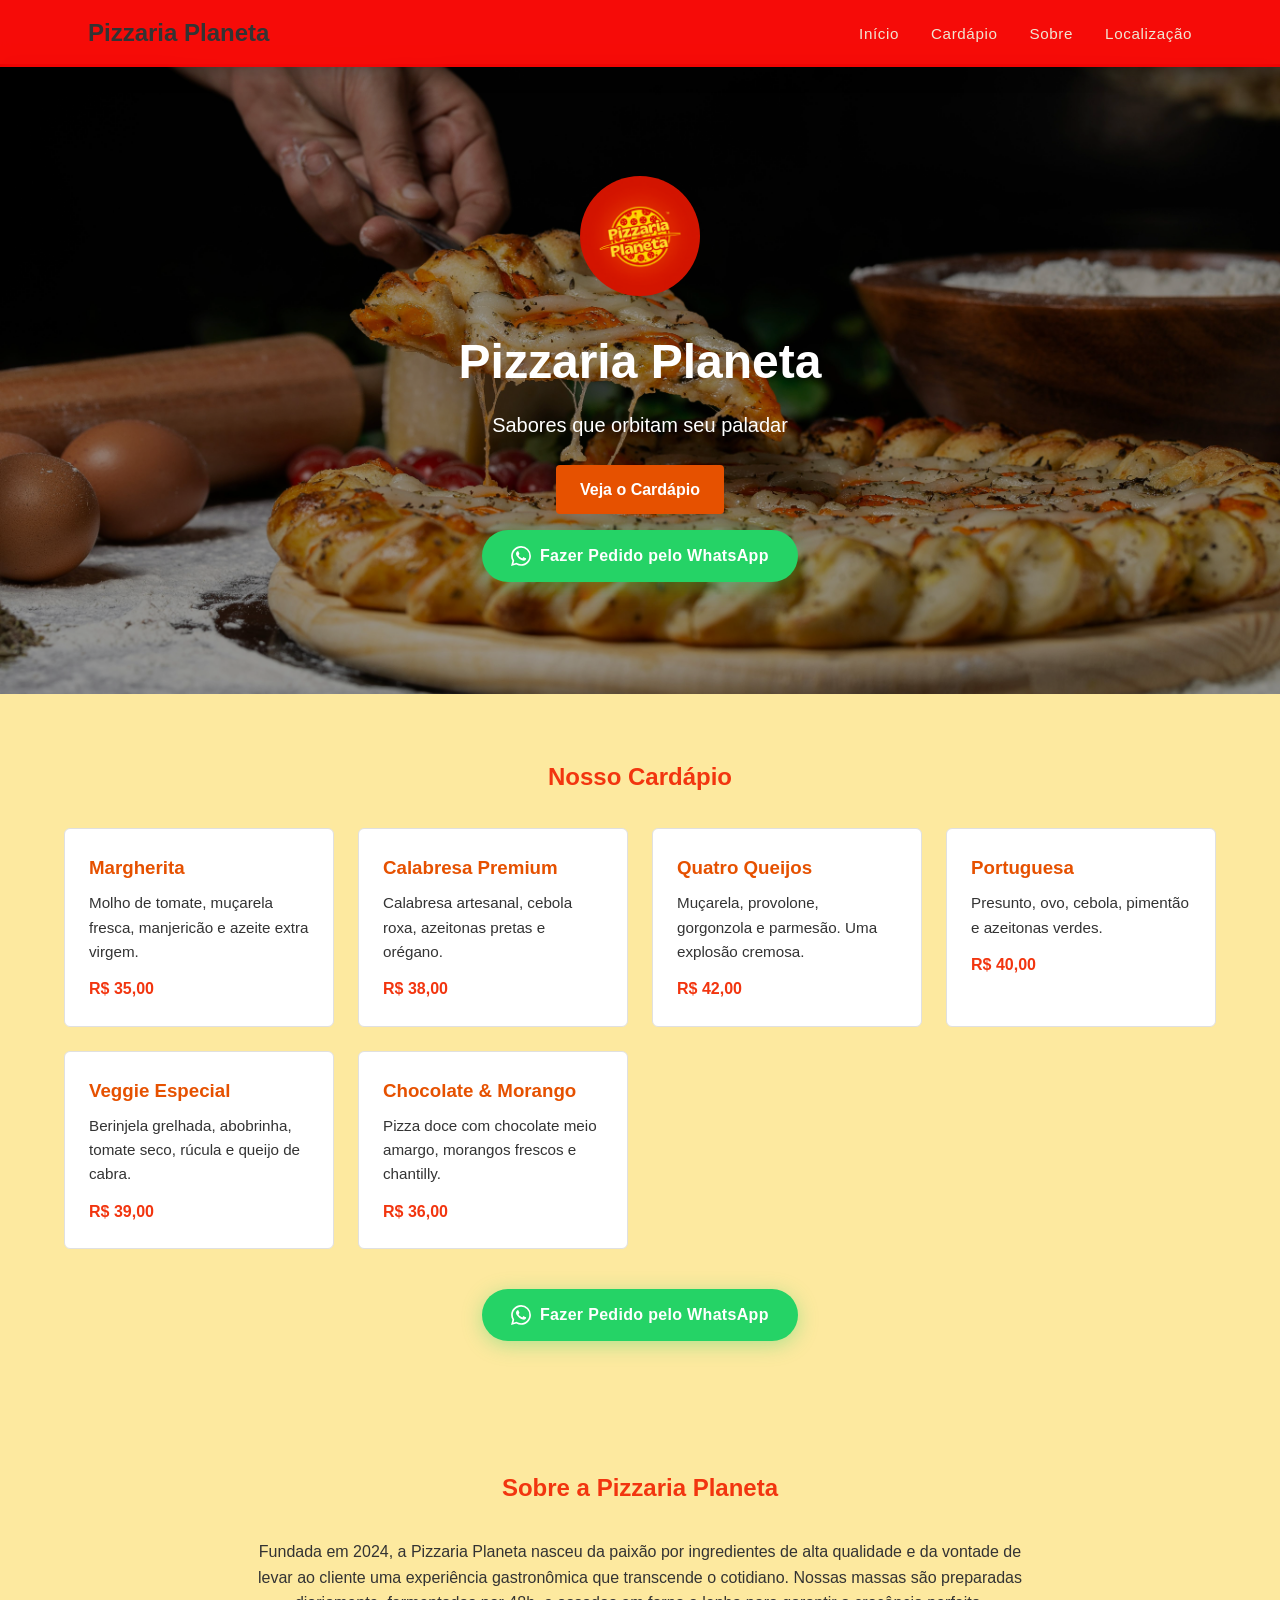
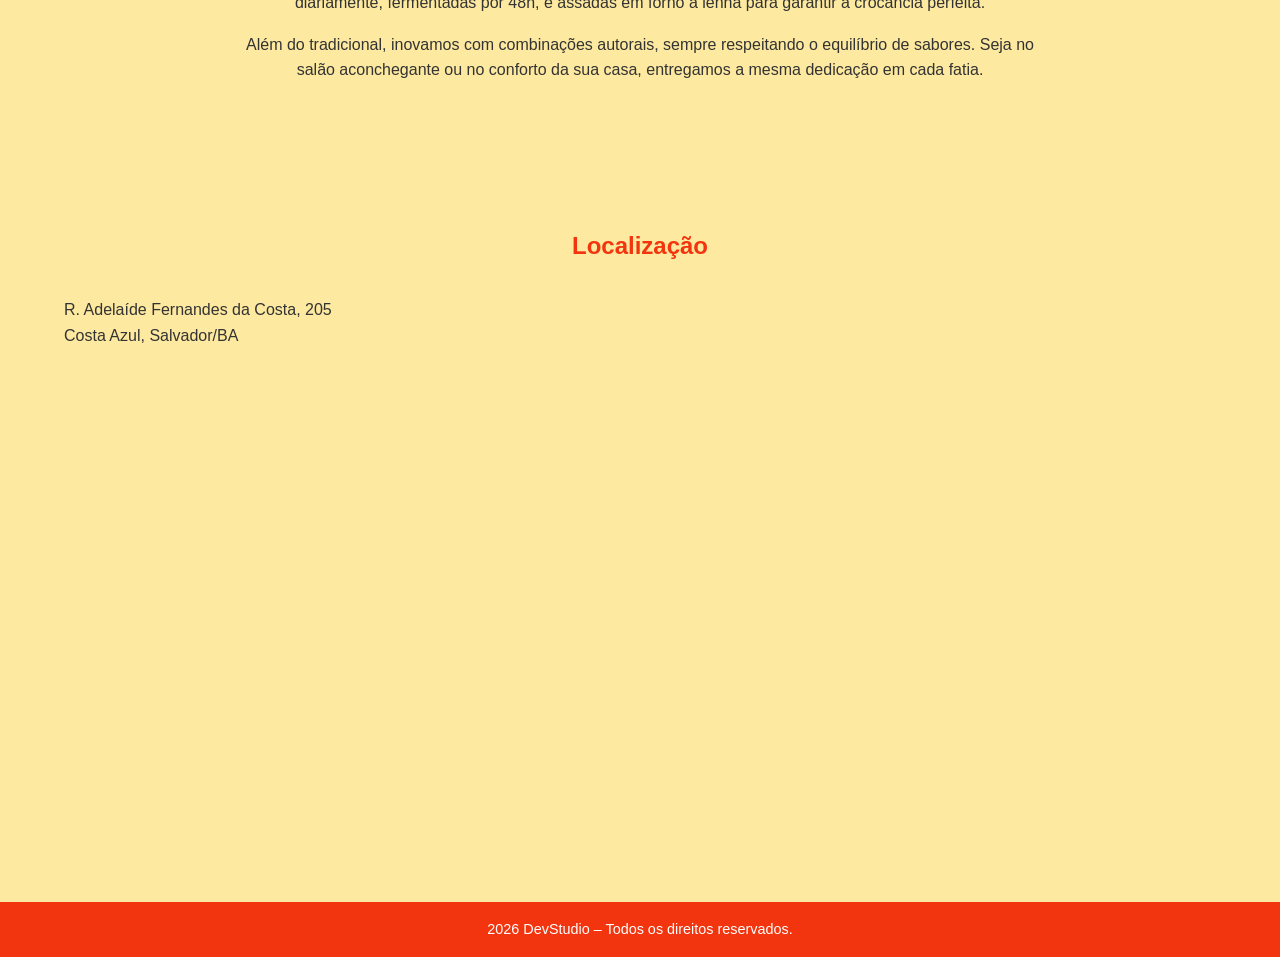
==== index.html @ d5d7d1d7 "atualização" ====
<!DOCTYPE html>
<html lang="pt-BR">
<head>
    <meta charset="UTF-8">
    <meta name="viewport" content="width=device-width, initial-scale=1.0">
    <title>Pizzaria Planeta – A melhor pizza da galáxia</title>

    <!-- SEO Básico -->
    <meta name="description"
          content="Pizzaria Planeta oferece pizzas artesanais, massas finas e ingredientes frescos. Delivery rápido e ambiente familiar.">
    <meta name="author" content="Pizzaria Planeta">

    <!-- Favicon -->
    <link rel="icon" href="/images/pizz-logo.png" type="image/png">

    <!-- CSS -->
    <link rel="stylesheet" href="/styles/global.css">
    <link rel="stylesheet" href="/styles/hero.css">
    <link rel="stylesheet" href="/styles/menu.css">
    <link rel="stylesheet" href="/styles/about.css">
    <link rel="stylesheet" href="/styles/local.css">
    <link rel="stylesheet" href="/styles/footer.css">
    <link rel="stylesheet" href="/styles/responsive.css">

    <style>
        /* ── STICKY HEADER ── */
        .site-header {
            position: fixed;
            top: 0;
            left: 0;
            width: 100%;
            z-index: 1000;
            background: rgba(246, 0, 0, 0.953);
            backdrop-filter: blur(10px);
            -webkit-backdrop-filter: blur(10px);
            box-shadow: 0 2px 20px rgba(0, 0, 0, 0.4);
            transition: background 0.3s ease, box-shadow 0.3s ease;
        }

        .site-header.scrolled {
            background: rgba(247, 92, 36, 0.97);
            box-shadow: 0 2px 30px rgba(0, 0, 0, 0.6);
        }

        .header-inner {
            display: flex;
            align-items: center;
            justify-content: space-between;
            padding: 0.9rem 1.5rem;
            max-width: 1200px;
            margin: 0 auto;
        }

        /* push page content below fixed header */
        body {
            padding-top: 64px;
        }

        /* ── NAV LINKS ── */
        .nav ul {
            display: flex;
            gap: 2rem;
            list-style: none;
            margin: 0;
            padding: 0;
        }

        .nav ul li a {
            color: #f0e6d3;
            text-decoration: none;
            font-size: 0.95rem;
            letter-spacing: 0.04em;
            transition: color 0.2s;
        }

        .nav ul li a:hover {
            color: #fffb20;
        }

        /* ── HAMBURGER BUTTON ── */
        .hamburger {
            display: none;
            flex-direction: column;
            justify-content: center;
            align-items: center;
            gap: 5px;
            width: 40px;
            height: 40px;
            background: none;
            border: none;
            cursor: pointer;
            padding: 6px;
            border-radius: 6px;
            transition: background 0.2s;
            z-index: 1100;
        }

        .hamburger:hover {
            background: rgba(255, 122, 32, 0.15);
        }

        .hamburger span {
            display: block;
            width: 24px;
            height: 2px;
            background: #f0e6d3;
            border-radius: 2px;
            transition: transform 0.35s cubic-bezier(.4,0,.2,1),
                        opacity 0.25s ease,
                        width 0.3s ease;
            transform-origin: center;
        }

        /* open state → X */
        .hamburger.open span:nth-child(1) {
            transform: translateY(7px) rotate(45deg);
        }
        .hamburger.open span:nth-child(2) {
            opacity: 0;
            width: 0;
        }
        .hamburger.open span:nth-child(3) {
            transform: translateY(-7px) rotate(-45deg);
        }

  /* ───────── MOBILE MENU ───────── */
@media (max-width: 768px) {

    .hamburger {
        display: flex;
    }

    .header-inner {
        position: relative;
        z-index: 1200;
    }

    .logo {
        position: relative;
        z-index: 1201;
        color: #f0e6d3;
    }

    .hamburger {
        position: relative;
        z-index: 1201;
    }

    .nav {
        position: fixed;

        top: -100%;
        left: 0;

        width: 100%;

        background: rgba(246, 0, 0, 0.98);

        display: flex;
        justify-content: center;
        align-items: center;

        padding: 6rem 0 2rem;

        transition: top 0.35s ease;

        z-index: 1100;

        box-shadow: 0 10px 30px rgba(0,0,0,0.25);

        pointer-events: none;
    }

    .nav.open {
        top: 0;

        pointer-events: all;
    }

    .nav ul {
        display: flex;
        flex-direction: column;

        width: 100%;

        gap: 1rem;

        margin: 0;
        padding: 0 1.5rem;

        list-style: none;
    }

    .nav ul li {
        width: 100%;
    }

    .nav ul li a {
        display: block;

        width: 100%;

        padding: 1rem;

        border-radius: 12px;

        text-align: center;

        background: rgba(255,255,255,0.08);

        color: #f0e6d3;

        font-size: 1.1rem;
        font-weight: 600;

        text-decoration: none;

        transition: background 0.2s ease,
                    transform 0.2s ease;
    }

    .nav ul li a:hover {
        background: rgba(255,255,255,0.16);

        transform: translateY(-2px);
    }
}

        /* ── WHATSAPP BUTTON ── */
        .btn-whatsapp {
            display: inline-flex;
            align-items: center;
            gap: 0.55rem;
            background: #25d366;
            color: #fff;
            font-size: 1rem;
            font-weight: 700;
            letter-spacing: 0.02em;
            padding: 0.8rem 1.8rem;
            border-radius: 50px;
            text-decoration: none;
            transition: background 0.2s, transform 0.15s, box-shadow 0.2s;
            box-shadow: 0 4px 20px rgba(37, 211, 102, 0.35);
        }

        .btn-whatsapp:hover {
            background: #1fba58;
            transform: translateY(-2px);
            box-shadow: 0 6px 28px rgba(37, 211, 102, 0.5);
        }

        .btn-whatsapp:active {
            transform: translateY(0);
        }

        .btn-whatsapp svg {
            flex-shrink: 0;
        }

        /* Hero button group */
        .hero-buttons {
            display: flex;
            flex-direction: column;
            align-items: center;
            gap: 1rem;
            margin-top: 1.5rem;
        }

        /* Menu CTA wrapper */
        .menu-cta {
            display: flex;
            justify-content: center;
            margin-top: 2.5rem;
        }
    </style>
</head>

<body>
    <!-- HEADER -->
    <header class="site-header" id="site-header">
        <div class="container header-inner">
            <h2 class="logo">Pizzaria Planeta</h2>

            <!-- Hamburger (mobile only) -->
            <button class="hamburger" id="hamburger" aria-label="Abrir menu" aria-expanded="false">
                <span></span>
                <span></span>
                <span></span>
            </button>

            <nav class="nav" id="main-nav">
                <ul>
                    <li><a href="#home"    class="nav-link">Início</a></li>
                    <li><a href="#menu"    class="nav-link">Cardápio</a></li>
                    <li><a href="#about"   class="nav-link">Sobre</a></li>
                    <li><a href="#local" class="nav-link">Localização</a></li>
                </ul>
            </nav>
        </div>
    </header>

    <!-- HERO -->
    <section id="home" class="hero">
        <div class="hero-overlay"></div>
        <div class="container hero-content">

            <img src="/images/pizz-logo.png" alt="Logo Pizzaria Planeta" class="hero-logo">

            <h1>Pizzaria Planeta</h1>
            <p>Sabores que orbitam seu paladar</p>

            <div class="hero-buttons">
                <a href="#menu" class="btn-primary">Veja o Cardápio</a>

                <a href="https://wa.me/5571999999999?text=Olá!%20Gostaria%20de%20fazer%20um%20pedido%20na%20Pizzaria%20Planeta%20🍕"
                   target="_blank" rel="noopener noreferrer" class="btn-whatsapp">
                    <!-- WhatsApp icon -->
                    <svg xmlns="http://www.w3.org/2000/svg" width="20" height="20" viewBox="0 0 24 24" fill="currentColor">
                        <path d="M17.472 14.382c-.297-.149-1.758-.867-2.03-.967-.273-.099-.471-.148-.67.15-.197.297-.767.966-.94 1.164-.173.199-.347.223-.644.075-.297-.15-1.255-.463-2.39-1.475-.883-.788-1.48-1.761-1.653-2.059-.173-.297-.018-.458.13-.606.134-.133.298-.347.446-.52.149-.174.198-.298.298-.497.099-.198.05-.371-.025-.52-.075-.149-.669-1.612-.916-2.207-.242-.579-.487-.5-.669-.51-.173-.008-.371-.01-.57-.01-.198 0-.52.074-.792.372-.272.297-1.04 1.016-1.04 2.479 0 1.462 1.065 2.875 1.213 3.074.149.198 2.096 3.2 5.077 4.487.709.306 1.262.489 1.694.625.712.227 1.36.195 1.871.118.571-.085 1.758-.719 2.006-1.413.248-.694.248-1.289.173-1.413-.074-.124-.272-.198-.57-.347m-5.421 7.403h-.004a9.87 9.87 0 01-5.031-1.378l-.361-.214-3.741.982.998-3.648-.235-.374a9.86 9.86 0 01-1.51-5.26c.001-5.45 4.436-9.884 9.888-9.884 2.64 0 5.122 1.03 6.988 2.898a9.825 9.825 0 012.893 6.994c-.003 5.45-4.437 9.884-9.885 9.884m8.413-18.297A11.815 11.815 0 0012.05 0C5.495 0 .16 5.335.157 11.892c0 2.096.547 4.142 1.588 5.945L.057 24l6.305-1.654a11.882 11.882 0 005.683 1.448h.005c6.554 0 11.89-5.335 11.893-11.893a11.821 11.821 0 00-3.48-8.413z"/>
                    </svg>
                    Fazer Pedido pelo WhatsApp
                </a>
            </div>

        </div>
    </section>

    <!-- CARDÁPIO -->
    <section id="menu" class="menu-section">
        <div class="container">
            <h2>Nosso Cardápio</h2>
            <div class="menu-grid">
                <article class="menu-item">
                    <h3>Margherita</h3>
                    <p>Molho de tomate, muçarela fresca, manjericão e azeite extra virgem.</p>
                    <span class="price">R$ 35,00</span>
                </article>

                <article class="menu-item">
                    <h3>Calabresa Premium</h3>
                    <p>Calabresa artesanal, cebola roxa, azeitonas pretas e orégano.</p>
                    <span class="price">R$ 38,00</span>
                </article>

                <article class="menu-item">
                    <h3>Quatro Queijos</h3>
                    <p>Muçarela, provolone, gorgonzola e parmesão. Uma explosão cremosa.</p>
                    <span class="price">R$ 42,00</span>
                </article>

                <article class="menu-item">
                    <h3>Portuguesa</h3>
                    <p>Presunto, ovo, cebola, pimentão e azeitonas verdes.</p>
                    <span class="price">R$ 40,00</span>
                </article>

                <article class="menu-item">
                    <h3>Veggie Especial</h3>
                    <p>Berinjela grelhada, abobrinha, tomate seco, rúcula e queijo de cabra.</p>
                    <span class="price">R$ 39,00</span>
                </article>

                <article class="menu-item">
                    <h3>Chocolate & Morango</h3>
                    <p>Pizza doce com chocolate meio amargo, morangos frescos e chantilly.</p>
                    <span class="price">R$ 36,00</span>
                </article>
            </div>

            <!-- WhatsApp CTA após o último card -->
            <div class="menu-cta">
                <a href="https://wa.me/5571999999999?text=Olá!%20Gostaria%20de%20fazer%20um%20pedido%20na%20Pizzaria%20Planeta%20🍕"
                   target="_blank" rel="noopener noreferrer" class="btn-whatsapp">
                    <svg xmlns="http://www.w3.org/2000/svg" width="20" height="20" viewBox="0 0 24 24" fill="currentColor">
                        <path d="M17.472 14.382c-.297-.149-1.758-.867-2.03-.967-.273-.099-.471-.148-.67.15-.197.297-.767.966-.94 1.164-.173.199-.347.223-.644.075-.297-.15-1.255-.463-2.39-1.475-.883-.788-1.48-1.761-1.653-2.059-.173-.297-.018-.458.13-.606.134-.133.298-.347.446-.52.149-.174.198-.298.298-.497.099-.198.05-.371-.025-.52-.075-.149-.669-1.612-.916-2.207-.242-.579-.487-.5-.669-.51-.173-.008-.371-.01-.57-.01-.198 0-.52.074-.792.372-.272.297-1.04 1.016-1.04 2.479 0 1.462 1.065 2.875 1.213 3.074.149.198 2.096 3.2 5.077 4.487.709.306 1.262.489 1.694.625.712.227 1.36.195 1.871.118.571-.085 1.758-.719 2.006-1.413.248-.694.248-1.289.173-1.413-.074-.124-.272-.198-.57-.347m-5.421 7.403h-.004a9.87 9.87 0 01-5.031-1.378l-.361-.214-3.741.982.998-3.648-.235-.374a9.86 9.86 0 01-1.51-5.26c.001-5.45 4.436-9.884 9.888-9.884 2.64 0 5.122 1.03 6.988 2.898a9.825 9.825 0 012.893 6.994c-.003 5.45-4.437 9.884-9.885 9.884m8.413-18.297A11.815 11.815 0 0012.05 0C5.495 0 .16 5.335.157 11.892c0 2.096.547 4.142 1.588 5.945L.057 24l6.305-1.654a11.882 11.882 0 005.683 1.448h.005c6.554 0 11.89-5.335 11.893-11.893a11.821 11.821 0 00-3.48-8.413z"/>
                    </svg>
                    Fazer Pedido pelo WhatsApp
                </a>
            </div>
        </div>
    </section>

    <!-- SOBRE NÓS -->
    <section id="about" class="about-section">
        <div class="container">
            <h2>Sobre a Pizzaria Planeta</h2>
            <p>
                Fundada em 2024, a Pizzaria Planeta nasceu da paixão por
                ingredientes de alta qualidade e da vontade de levar ao
                cliente uma experiência gastronômica que transcende o
                cotidiano. Nossas massas são preparadas diariamente,
                fermentadas por 48h, e assadas em forno a lenha para
                garantir a crocância perfeita.
            </p>
            <p>
                Além do tradicional, inovamos com combinações autorais,
                sempre respeitando o equilíbrio de sabores. Seja no
                salão aconchegante ou no conforto da sua casa, entregamos
                a mesma dedicação em cada fatia.
            </p>
        </div>
    </section>

    <!-- CONTATO -->
    <section id="local" class="local-section">
        <div class="container">
            <h2>Localização</h2>
            
            <p>R. Adelaíde Fernandes da Costa, 205</p>
            <p>Costa Azul, Salvador/BA</p>

            <div class="map-placeholder">
                <iframe src="https://www.google.com/maps/embed?pb=!1m18!1m12!1m3!1d944.6015304302573!2d-38.44817379486019!3d-12.997914371855849!2m3!1f0!2f0!3f0!3m2!1i1024!2i768!4f13.1!3m3!1m2!1s0x7161b7407d360a7%3A0xa68a41a8f284ceee!2sR.%20Adela%C3%ADde%20Fernandes%20da%20Costa%2C%20205%20-%20Costa%20Azul%2C%20Salvador%20-%20BA%2C%2041760-040!5e1!3m2!1spt-BR!2sbr!4v1779167912369!5m2!1spt-BR!2sbr" width="100%" height="450" style="border:0;" allowfullscreen="" loading="lazy" referrerpolicy="no-referrer-when-downgrade"></iframe>
            </div>
        </div>
    </section>

    <!-- FOOTER -->
    <footer class="site-footer">
        <div class="container footer-inner">
            <p>2026 DevStudio – Todos os direitos reservados.</p>
        </div>
    </footer>

    <!-- JS -->
    <script src="/script.js"></script>

    <script>
        // ── Sticky header shadow on scroll ──
        const header = document.getElementById('site-header');
        window.addEventListener('scroll', () => {
            header.classList.toggle('scrolled', window.scrollY > 20);
        }, { passive: true });

        // ── Hamburger menu toggle ──
        const hamburger = document.getElementById('hamburger');
        const mainNav   = document.getElementById('main-nav');

        hamburger.addEventListener('click', () => {
            const isOpen = hamburger.classList.toggle('open');
            mainNav.classList.toggle('open', isOpen);
            hamburger.setAttribute('aria-expanded', isOpen);
            // prevent body scroll while nav is open
            document.body.style.overflow = isOpen ? 'hidden' : '';
        });

        // Close nav when a link is clicked (mobile)
        document.querySelectorAll('.nav-link').forEach(link => {
            link.addEventListener('click', () => {
                hamburger.classList.remove('open');
                mainNav.classList.remove('open');
                hamburger.setAttribute('aria-expanded', 'false');
                document.body.style.overflow = '';
            });
        });
    </script>
</body>
</html>
---- styles/global.css ----
/* ==== Variáveis de cores ==== */
:root {
    --cor-primaria: #f2350f;      /* Vermelho escuro (pizza tradicional) */
    --cor-secundaria: #e65100;    /* Laranja queimado (energia) */
    --cor-acento: #ffb300;        /* Amarelo dourado (ingredientes frescos) */
    --cor-fundo: #fde99f;         /* Fundo neutro */
    --cor-texto: #333333;         /* Texto principal */
    --cor-branco: #ffffff;
}

/* ==== Reset básico ==== */
*,
*::before,
*::after {
    box-sizing: border-box;
    margin: 0;
    padding: 0;
}

/* ==== Tipografia ==== */
body {
    font-family: 'Open Sans', Arial, Helvetica, sans-serif;
    line-height: 1.6;
    color: var(--cor-texto);
    background-color: var(--cor-fundo);
}

/* ==== Layout geral ==== */
.container {
    width: 90%;
    max-width: 1200px;
    margin: 0 auto;
}

/* ==== Seções (geral) ==== */
section {
    padding: 4rem 0;
}
section h2 {
    text-align: center;
    margin-bottom: 2rem;
    color: var(--cor-primaria);
}
---- styles/hero.css ----
/* ==== Hero ==== */
.hero {
    position: relative;
    background: url('/images/pizz2.jpg') center/cover no-repeat;
    height: 70vh;
    display: flex;
    align-items: center;
    justify-content: center;
    color: var(--cor-branco);
    text-align: center;
}
.hero::before {
    content: "";
    position: absolute;
    inset: 0;
    background: rgba(0,0,0,0.4);
}
.hero-content {
    position: relative;
    z-index: 1;
}
.hero h1 {
    font-size: 3rem;
    margin-bottom: .5rem;
}
.hero p {
    font-size: 1.25rem;
    margin-bottom: 1rem;
}
.btn-primary {
    background-color: var(--cor-secundaria);
    color: var(--cor-branco);
    padding: .75rem 1.5rem;
    border: none;
    border-radius: 4px;
    text-decoration: none;
    font-weight: 600;
}
.btn-primary:hover {
    background-color: var(--cor-acento);
}
.hero-logo {
    width: 120px;
    margin-bottom: 20px;
    border-radius: 80px;
}
---- styles/menu.css ----
/* ==== Cardápio ==== */
.menu-grid {
    display: grid;
    grid-template-columns: repeat(auto-fit, minmax(260px, 1fr));
    gap: 1.5rem;
}
.menu-item {
    background-color: var(--cor-branco);
    border: 1px solid #e0e0e0;
    padding: 1.5rem;
    border-radius: 6px;
    transition: transform .2s, box-shadow .2s;
}
.menu-item:hover {
    transform: translateY(-4px);
    box-shadow: 0 4px 12px rgba(0,0,0,.1);
}
.menu-item h3 {
    margin-bottom: .5rem;
    color: var(--cor-secundaria);
}
.menu-item p {
    margin-bottom: .75rem;
    font-size: .95rem;
}
.price {
    font-weight: 700;
    color: var(--cor-primaria);
}
---- styles/about.css ----
/* ==== About ==== */
.about-section p {
    max-width: 800px;
    margin: 0 auto 1rem;
    text-align: center;

}
---- styles/local.css ----
/* ==== Contact ==== */
.contact-section a {
    color: var(--cor-secundaria);
    text-decoration: none;
}
.contact-section a:hover {
    text-decoration: underline;
}
.map-placeholder {
    margin-top: 2rem;
    text-align: center;
}
.map-placeholder img {
    max-width: 100%;
    border-radius: 8px;
}
---- styles/footer.css ----
/* ==== Footer ==== */
.site-footer {
    background-color: var(--cor-primaria);
    color: var(--cor-branco);
    padding: 1rem 0;
    text-align: center;
    font-size: .9rem;
}
.site-footer a {
    color: var(--cor-acento);
    text-decoration: none;
}
.site-footer a:hover {
    text-decoration: underline;
}
---- styles/responsive.css ----
/* ==== Responsividade ==== */
@media (max-width: 768px) {
    .header-inner {
        flex-direction: column;
        gap: .5rem;
    }
    .nav ul {
        flex-direction: column;
        gap: .5rem;
    }
    .hero h1 {
        font-size: 2.2rem;
    }
}
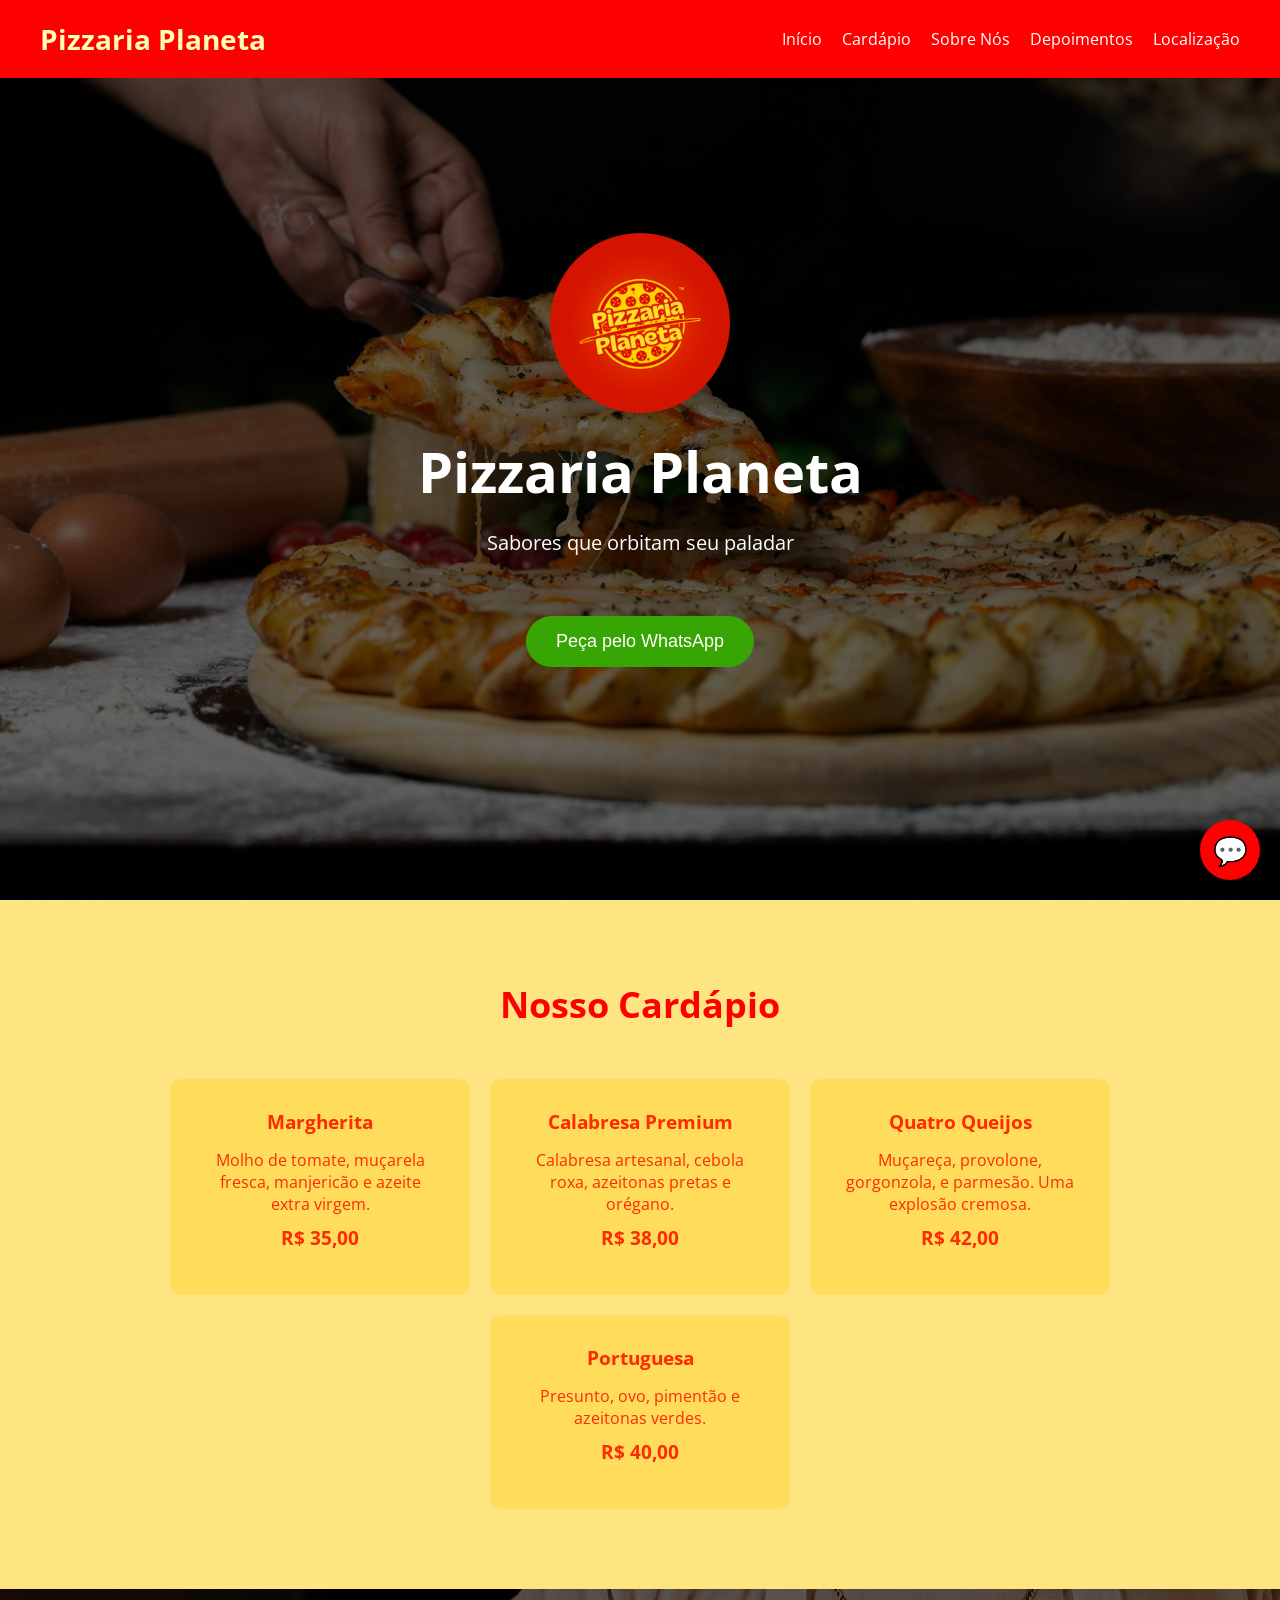
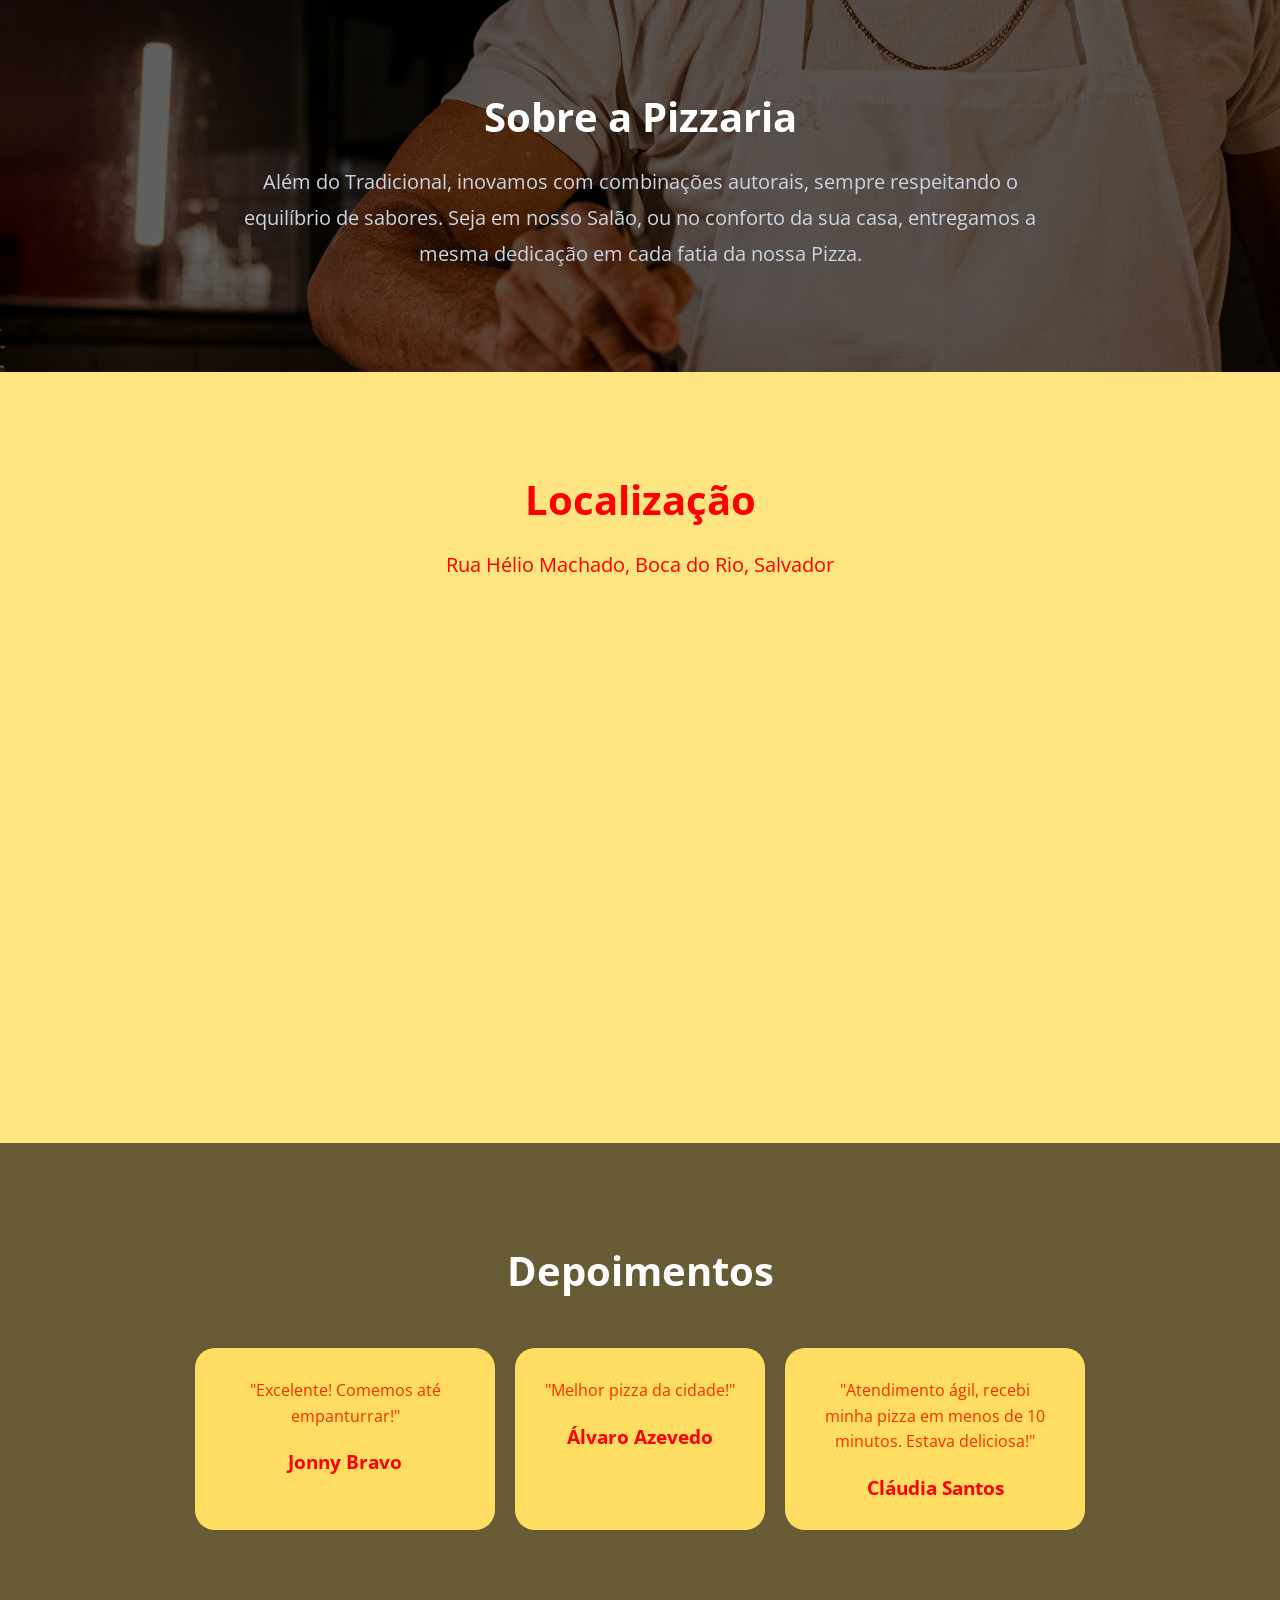
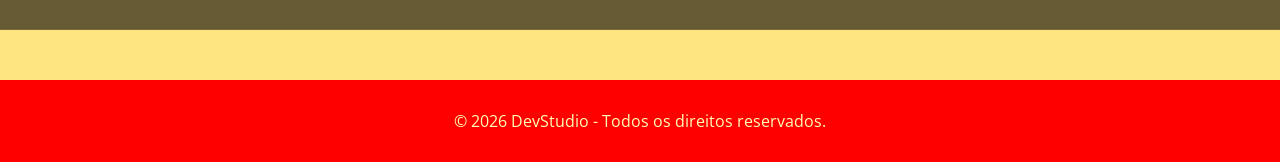
==== commit fcd26761: "atualização" ====
--- a/index.html
+++ b/index.html
@@ -1,458 +1,248 @@
 <!DOCTYPE html>
 <html lang="pt-BR">
 <head>
-    <meta charset="UTF-8">
-    <meta name="viewport" content="width=device-width, initial-scale=1.0">
-    <title>Pizzaria Planeta – A melhor pizza da galáxia</title>
-
-    <!-- SEO Básico -->
+  <meta charset="UTF-8">
+  <meta name="viewport" content="width=device-width, initial-scale=1.0">
+  <title>Pizzaria Planeta - A Melhor da Galáxia</title>
+
+  <!-- SEO Básico -->
     <meta name="description"
-          content="Pizzaria Planeta oferece pizzas artesanais, massas finas e ingredientes frescos. Delivery rápido e ambiente familiar.">
-    <meta name="author" content="Pizzaria Planeta">
+          content="Pizzaria Planeta - A Melhor da Galáxia">
+    <meta name="author" content="DevStudio - Websites e Automação em Atendimento Online">
 
     <!-- Favicon -->
     <link rel="icon" href="/images/pizz-logo.png" type="image/png">
 
-    <!-- CSS -->
-    <link rel="stylesheet" href="/styles/global.css">
-    <link rel="stylesheet" href="/styles/hero.css">
-    <link rel="stylesheet" href="/styles/menu.css">
-    <link rel="stylesheet" href="/styles/about.css">
-    <link rel="stylesheet" href="/styles/local.css">
-    <link rel="stylesheet" href="/styles/footer.css">
-    <link rel="stylesheet" href="/styles/responsive.css">
-
-    <style>
-        /* ── STICKY HEADER ── */
-        .site-header {
-            position: fixed;
-            top: 0;
-            left: 0;
-            width: 100%;
-            z-index: 1000;
-            background: rgba(246, 0, 0, 0.953);
-            backdrop-filter: blur(10px);
-            -webkit-backdrop-filter: blur(10px);
-            box-shadow: 0 2px 20px rgba(0, 0, 0, 0.4);
-            transition: background 0.3s ease, box-shadow 0.3s ease;
-        }
-
-        .site-header.scrolled {
-            background: rgba(247, 92, 36, 0.97);
-            box-shadow: 0 2px 30px rgba(0, 0, 0, 0.6);
-        }
-
-        .header-inner {
-            display: flex;
-            align-items: center;
-            justify-content: space-between;
-            padding: 0.9rem 1.5rem;
-            max-width: 1200px;
-            margin: 0 auto;
-        }
-
-        /* push page content below fixed header */
-        body {
-            padding-top: 64px;
-        }
-
-        /* ── NAV LINKS ── */
-        .nav ul {
-            display: flex;
-            gap: 2rem;
-            list-style: none;
-            margin: 0;
-            padding: 0;
-        }
-
-        .nav ul li a {
-            color: #f0e6d3;
-            text-decoration: none;
-            font-size: 0.95rem;
-            letter-spacing: 0.04em;
-            transition: color 0.2s;
-        }
-
-        .nav ul li a:hover {
-            color: #fffb20;
-        }
-
-        /* ── HAMBURGER BUTTON ── */
-        .hamburger {
-            display: none;
-            flex-direction: column;
-            justify-content: center;
-            align-items: center;
-            gap: 5px;
-            width: 40px;
-            height: 40px;
-            background: none;
-            border: none;
-            cursor: pointer;
-            padding: 6px;
-            border-radius: 6px;
-            transition: background 0.2s;
-            z-index: 1100;
-        }
-
-        .hamburger:hover {
-            background: rgba(255, 122, 32, 0.15);
-        }
-
-        .hamburger span {
-            display: block;
-            width: 24px;
-            height: 2px;
-            background: #f0e6d3;
-            border-radius: 2px;
-            transition: transform 0.35s cubic-bezier(.4,0,.2,1),
-                        opacity 0.25s ease,
-                        width 0.3s ease;
-            transform-origin: center;
-        }
-
-        /* open state → X */
-        .hamburger.open span:nth-child(1) {
-            transform: translateY(7px) rotate(45deg);
-        }
-        .hamburger.open span:nth-child(2) {
-            opacity: 0;
-            width: 0;
-        }
-        .hamburger.open span:nth-child(3) {
-            transform: translateY(-7px) rotate(-45deg);
-        }
-
-  /* ───────── MOBILE MENU ───────── */
-@media (max-width: 768px) {
-
-    .hamburger {
-        display: flex;
-    }
-
-    .header-inner {
-        position: relative;
-        z-index: 1200;
-    }
-
-    .logo {
-        position: relative;
-        z-index: 1201;
-        color: #f0e6d3;
-    }
-
-    .hamburger {
-        position: relative;
-        z-index: 1201;
-    }
-
-    .nav {
-        position: fixed;
-
-        top: -100%;
-        left: 0;
-
-        width: 100%;
-
-        background: rgba(246, 0, 0, 0.98);
-
-        display: flex;
-        justify-content: center;
-        align-items: center;
-
-        padding: 6rem 0 2rem;
-
-        transition: top 0.35s ease;
-
-        z-index: 1100;
-
-        box-shadow: 0 10px 30px rgba(0,0,0,0.25);
-
-        pointer-events: none;
-    }
-
-    .nav.open {
-        top: 0;
-
-        pointer-events: all;
-    }
-
-    .nav ul {
-        display: flex;
-        flex-direction: column;
-
-        width: 100%;
-
-        gap: 1rem;
-
-        margin: 0;
-        padding: 0 1.5rem;
-
-        list-style: none;
-    }
-
-    .nav ul li {
-        width: 100%;
-    }
-
-    .nav ul li a {
-        display: block;
-
-        width: 100%;
-
-        padding: 1rem;
-
-        border-radius: 12px;
-
-        text-align: center;
-
-        background: rgba(255,255,255,0.08);
-
-        color: #f0e6d3;
-
-        font-size: 1.1rem;
-        font-weight: 600;
-
-        text-decoration: none;
-
-        transition: background 0.2s ease,
-                    transform 0.2s ease;
-    }
-
-    .nav ul li a:hover {
-        background: rgba(255,255,255,0.16);
-
-        transform: translateY(-2px);
-    }
-}
-
-        /* ── WHATSAPP BUTTON ── */
-        .btn-whatsapp {
-            display: inline-flex;
-            align-items: center;
-            gap: 0.55rem;
-            background: #25d366;
-            color: #fff;
-            font-size: 1rem;
-            font-weight: 700;
-            letter-spacing: 0.02em;
-            padding: 0.8rem 1.8rem;
-            border-radius: 50px;
-            text-decoration: none;
-            transition: background 0.2s, transform 0.15s, box-shadow 0.2s;
-            box-shadow: 0 4px 20px rgba(37, 211, 102, 0.35);
-        }
-
-        .btn-whatsapp:hover {
-            background: #1fba58;
-            transform: translateY(-2px);
-            box-shadow: 0 6px 28px rgba(37, 211, 102, 0.5);
-        }
-
-        .btn-whatsapp:active {
-            transform: translateY(0);
-        }
-
-        .btn-whatsapp svg {
-            flex-shrink: 0;
-        }
-
-        /* Hero button group */
-        .hero-buttons {
-            display: flex;
-            flex-direction: column;
-            align-items: center;
-            gap: 1rem;
-            margin-top: 1.5rem;
-        }
-
-        /* Menu CTA wrapper */
-        .menu-cta {
-            display: flex;
-            justify-content: center;
-            margin-top: 2.5rem;
-        }
-    </style>
-</head>
+  <link rel="stylesheet" href="styles/global.css">
+  <link rel="stylesheet" href="styles/header.css">
+  <link rel="stylesheet" href="styles/hero.css">
+  <link rel="stylesheet" href="styles/services.css">
+  <link rel="stylesheet" href="styles/about.css">
+  <link rel="stylesheet" href="styles/local.css">
+  <link rel="stylesheet" href="styles/testimonials.css">
+  <link rel="stylesheet" href="styles/chatbot.css">
+  <link rel="stylesheet" href="styles/footer.css">
+  <link rel="stylesheet" href="styles/responsive.css">
+
+  <link rel="preconnect" href="https://fonts.googleapis.com">
+  <link rel="preconnect" href="https://fonts.gstatic.com" crossorigin>
+  <link href="https://fonts.googleapis.com/css2?family=Open+Sans:wght@300;400;500;600;700&display=swap" rel="stylesheet">
+
+  </head>
 
 <body>
-    <!-- HEADER -->
-    <header class="site-header" id="site-header">
-        <div class="container header-inner">
-            <h2 class="logo">Pizzaria Planeta</h2>
-
-            <!-- Hamburger (mobile only) -->
-            <button class="hamburger" id="hamburger" aria-label="Abrir menu" aria-expanded="false">
-                <span></span>
-                <span></span>
-                <span></span>
-            </button>
-
-            <nav class="nav" id="main-nav">
-                <ul>
-                    <li><a href="#home"    class="nav-link">Início</a></li>
-                    <li><a href="#menu"    class="nav-link">Cardápio</a></li>
-                    <li><a href="#about"   class="nav-link">Sobre</a></li>
-                    <li><a href="#local" class="nav-link">Localização</a></li>
-                </ul>
-            </nav>
-        </div>
-    </header>
-
-    <!-- HERO -->
-    <section id="home" class="hero">
-        <div class="hero-overlay"></div>
-        <div class="container hero-content">
-
-            <img src="/images/pizz-logo.png" alt="Logo Pizzaria Planeta" class="hero-logo">
-
-            <h1>Pizzaria Planeta</h1>
-            <p>Sabores que orbitam seu paladar</p>
-
-            <div class="hero-buttons">
-                <a href="#menu" class="btn-primary">Veja o Cardápio</a>
-
-                <a href="https://wa.me/5571999999999?text=Olá!%20Gostaria%20de%20fazer%20um%20pedido%20na%20Pizzaria%20Planeta%20🍕"
-                   target="_blank" rel="noopener noreferrer" class="btn-whatsapp">
-                    <!-- WhatsApp icon -->
-                    <svg xmlns="http://www.w3.org/2000/svg" width="20" height="20" viewBox="0 0 24 24" fill="currentColor">
-                        <path d="M17.472 14.382c-.297-.149-1.758-.867-2.03-.967-.273-.099-.471-.148-.67.15-.197.297-.767.966-.94 1.164-.173.199-.347.223-.644.075-.297-.15-1.255-.463-2.39-1.475-.883-.788-1.48-1.761-1.653-2.059-.173-.297-.018-.458.13-.606.134-.133.298-.347.446-.52.149-.174.198-.298.298-.497.099-.198.05-.371-.025-.52-.075-.149-.669-1.612-.916-2.207-.242-.579-.487-.5-.669-.51-.173-.008-.371-.01-.57-.01-.198 0-.52.074-.792.372-.272.297-1.04 1.016-1.04 2.479 0 1.462 1.065 2.875 1.213 3.074.149.198 2.096 3.2 5.077 4.487.709.306 1.262.489 1.694.625.712.227 1.36.195 1.871.118.571-.085 1.758-.719 2.006-1.413.248-.694.248-1.289.173-1.413-.074-.124-.272-.198-.57-.347m-5.421 7.403h-.004a9.87 9.87 0 01-5.031-1.378l-.361-.214-3.741.982.998-3.648-.235-.374a9.86 9.86 0 01-1.51-5.26c.001-5.45 4.436-9.884 9.888-9.884 2.64 0 5.122 1.03 6.988 2.898a9.825 9.825 0 012.893 6.994c-.003 5.45-4.437 9.884-9.885 9.884m8.413-18.297A11.815 11.815 0 0012.05 0C5.495 0 .16 5.335.157 11.892c0 2.096.547 4.142 1.588 5.945L.057 24l6.305-1.654a11.882 11.882 0 005.683 1.448h.005c6.554 0 11.89-5.335 11.893-11.893a11.821 11.821 0 00-3.48-8.413z"/>
-                    </svg>
-                    Fazer Pedido pelo WhatsApp
-                </a>
-            </div>
-
-        </div>
-    </section>
-
-    <!-- CARDÁPIO -->
-    <section id="menu" class="menu-section">
-        <div class="container">
-            <h2>Nosso Cardápio</h2>
-            <div class="menu-grid">
-                <article class="menu-item">
-                    <h3>Margherita</h3>
-                    <p>Molho de tomate, muçarela fresca, manjericão e azeite extra virgem.</p>
-                    <span class="price">R$ 35,00</span>
-                </article>
-
-                <article class="menu-item">
-                    <h3>Calabresa Premium</h3>
-                    <p>Calabresa artesanal, cebola roxa, azeitonas pretas e orégano.</p>
-                    <span class="price">R$ 38,00</span>
-                </article>
-
-                <article class="menu-item">
-                    <h3>Quatro Queijos</h3>
-                    <p>Muçarela, provolone, gorgonzola e parmesão. Uma explosão cremosa.</p>
-                    <span class="price">R$ 42,00</span>
-                </article>
-
-                <article class="menu-item">
-                    <h3>Portuguesa</h3>
-                    <p>Presunto, ovo, cebola, pimentão e azeitonas verdes.</p>
-                    <span class="price">R$ 40,00</span>
-                </article>
-
-                <article class="menu-item">
-                    <h3>Veggie Especial</h3>
-                    <p>Berinjela grelhada, abobrinha, tomate seco, rúcula e queijo de cabra.</p>
-                    <span class="price">R$ 39,00</span>
-                </article>
-
-                <article class="menu-item">
-                    <h3>Chocolate & Morango</h3>
-                    <p>Pizza doce com chocolate meio amargo, morangos frescos e chantilly.</p>
-                    <span class="price">R$ 36,00</span>
-                </article>
-            </div>
-
-            <!-- WhatsApp CTA após o último card -->
-            <div class="menu-cta">
-                <a href="https://wa.me/5571999999999?text=Olá!%20Gostaria%20de%20fazer%20um%20pedido%20na%20Pizzaria%20Planeta%20🍕"
-                   target="_blank" rel="noopener noreferrer" class="btn-whatsapp">
-                    <svg xmlns="http://www.w3.org/2000/svg" width="20" height="20" viewBox="0 0 24 24" fill="currentColor">
-                        <path d="M17.472 14.382c-.297-.149-1.758-.867-2.03-.967-.273-.099-.471-.148-.67.15-.197.297-.767.966-.94 1.164-.173.199-.347.223-.644.075-.297-.15-1.255-.463-2.39-1.475-.883-.788-1.48-1.761-1.653-2.059-.173-.297-.018-.458.13-.606.134-.133.298-.347.446-.52.149-.174.198-.298.298-.497.099-.198.05-.371-.025-.52-.075-.149-.669-1.612-.916-2.207-.242-.579-.487-.5-.669-.51-.173-.008-.371-.01-.57-.01-.198 0-.52.074-.792.372-.272.297-1.04 1.016-1.04 2.479 0 1.462 1.065 2.875 1.213 3.074.149.198 2.096 3.2 5.077 4.487.709.306 1.262.489 1.694.625.712.227 1.36.195 1.871.118.571-.085 1.758-.719 2.006-1.413.248-.694.248-1.289.173-1.413-.074-.124-.272-.198-.57-.347m-5.421 7.403h-.004a9.87 9.87 0 01-5.031-1.378l-.361-.214-3.741.982.998-3.648-.235-.374a9.86 9.86 0 01-1.51-5.26c.001-5.45 4.436-9.884 9.888-9.884 2.64 0 5.122 1.03 6.988 2.898a9.825 9.825 0 012.893 6.994c-.003 5.45-4.437 9.884-9.885 9.884m8.413-18.297A11.815 11.815 0 0012.05 0C5.495 0 .16 5.335.157 11.892c0 2.096.547 4.142 1.588 5.945L.057 24l6.305-1.654a11.882 11.882 0 005.683 1.448h.005c6.554 0 11.89-5.335 11.893-11.893a11.821 11.821 0 00-3.48-8.413z"/>
-                    </svg>
-                    Fazer Pedido pelo WhatsApp
-                </a>
-            </div>
-        </div>
-    </section>
-
-    <!-- SOBRE NÓS -->
-    <section id="about" class="about-section">
-        <div class="container">
-            <h2>Sobre a Pizzaria Planeta</h2>
-            <p>
-                Fundada em 2024, a Pizzaria Planeta nasceu da paixão por
-                ingredientes de alta qualidade e da vontade de levar ao
-                cliente uma experiência gastronômica que transcende o
-                cotidiano. Nossas massas são preparadas diariamente,
-                fermentadas por 48h, e assadas em forno a lenha para
-                garantir a crocância perfeita.
-            </p>
-            <p>
-                Além do tradicional, inovamos com combinações autorais,
-                sempre respeitando o equilíbrio de sabores. Seja no
-                salão aconchegante ou no conforto da sua casa, entregamos
-                a mesma dedicação em cada fatia.
-            </p>
-        </div>
-    </section>
-
-    <!-- CONTATO -->
-    <section id="local" class="local-section">
-        <div class="container">
-            <h2>Localização</h2>
-            
-            <p>R. Adelaíde Fernandes da Costa, 205</p>
-            <p>Costa Azul, Salvador/BA</p>
-
-            <div class="map-placeholder">
-                <iframe src="https://www.google.com/maps/embed?pb=!1m18!1m12!1m3!1d944.6015304302573!2d-38.44817379486019!3d-12.997914371855849!2m3!1f0!2f0!3f0!3m2!1i1024!2i768!4f13.1!3m3!1m2!1s0x7161b7407d360a7%3A0xa68a41a8f284ceee!2sR.%20Adela%C3%ADde%20Fernandes%20da%20Costa%2C%20205%20-%20Costa%20Azul%2C%20Salvador%20-%20BA%2C%2041760-040!5e1!3m2!1spt-BR!2sbr!4v1779167912369!5m2!1spt-BR!2sbr" width="100%" height="450" style="border:0;" allowfullscreen="" loading="lazy" referrerpolicy="no-referrer-when-downgrade"></iframe>
-            </div>
-        </div>
-    </section>
-
-    <!-- FOOTER -->
-    <footer class="site-footer">
-        <div class="container footer-inner">
-            <p>2026 DevStudio – Todos os direitos reservados.</p>
-        </div>
-    </footer>
-
-    <!-- JS -->
-    <script src="/script.js"></script>
-
-    <script>
-        // ── Sticky header shadow on scroll ──
-        const header = document.getElementById('site-header');
-        window.addEventListener('scroll', () => {
-            header.classList.toggle('scrolled', window.scrollY > 20);
-        }, { passive: true });
-
-        // ── Hamburger menu toggle ──
-        const hamburger = document.getElementById('hamburger');
-        const mainNav   = document.getElementById('main-nav');
-
-        hamburger.addEventListener('click', () => {
-            const isOpen = hamburger.classList.toggle('open');
-            mainNav.classList.toggle('open', isOpen);
-            hamburger.setAttribute('aria-expanded', isOpen);
-            // prevent body scroll while nav is open
-            document.body.style.overflow = isOpen ? 'hidden' : '';
-        });
-
-        // Close nav when a link is clicked (mobile)
-        document.querySelectorAll('.nav-link').forEach(link => {
-            link.addEventListener('click', () => {
-                hamburger.classList.remove('open');
-                mainNav.classList.remove('open');
-                hamburger.setAttribute('aria-expanded', 'false');
-                document.body.style.overflow = '';
-            });
-        });
-    </script>
+
+  <header>
+
+  <nav class="navbar">
+
+    <h2 class="logo">Pizzaria Planeta</h2>
+
+    <div class="menu-toggle">
+
+      ☰
+      
+    </div>
+
+    <ul class="menu">
+
+       <li><a href="#inicio">Início</a></li>
+
+       <li><a href="#servicos">Cardápio</a></li>
+
+       <li><a href="#sobre">Sobre Nós</a></li>
+
+       <li><a href="#depoimentos">Depoimentos</a></li>
+
+       <li><a href="#local">Localização</a></li>
+
+    </ul>
+
+  </nav>
+
+</header>
+
+  <section class="hero" id="inicio">
+
+  <img src="images/pizz-logo.png" alt="Logo DevStudio" class="hero-logo">  
+
+  <h1>Pizzaria Planeta</h1>
+
+  <p>
+    Sabores que orbitam seu paladar
+  </p>
+
+  <div class="hero-buttons">
+  
+  <a href="https://wa.me/5571982905351" target="_blank">
+    <button>Peça pelo WhatsApp</button>
+  </a>
+
+  </div>
+
+  </section>
+
+<section class="services" id="servicos">
+
+  <h2>Nosso Cardápio</h2>
+
+  <div class="cards">
+
+    <div class="card">
+      <h3>Margherita</h3>
+
+      <p>
+        Molho de tomate, muçarela fresca, manjericão e azeite extra virgem.
+      </p>
+
+      <h3>R$ 35,00</h3>
+    </div>
+
+    <div class="card">
+      <h3>Calabresa Premium</h3>
+
+      <p>
+        Calabresa artesanal, cebola roxa, azeitonas pretas e orégano.
+      </p>
+
+      <h3>R$ 38,00</h3>
+    </div>
+
+    <div class="card">
+      <h3>Quatro Queijos</h3>
+
+      <p>
+        Muçareça, provolone, gorgonzola, e parmesão. Uma explosão cremosa.
+      </p>
+
+      <h3>R$ 42,00</h3>
+    </div>
+
+    <div class="card">
+      <h3>Portuguesa</h3>
+
+      <p>
+        Presunto, ovo, pimentão e azeitonas verdes.
+      </p>
+
+      <h3>R$ 40,00</h3>
+    </div>
+
+  </div>
+
+</section>
+
+<section class="about" id="sobre">
+
+  <div class="about-content">
+
+    <h2>Sobre a Pizzaria</h2>
+
+    <p>
+      Além do Tradicional, inovamos com combinações autorais, 
+      sempre respeitando o equilíbrio de sabores.
+      Seja em nosso Salão, ou no conforto da sua casa,
+      entregamos a mesma dedicação em cada fatia da nossa Pizza.
+    </p>
+
+  </div>
+
+</section>
+
+<section class="local" id="local">
+
+    <h2>Localização</h2>
+
+    <p>
+      Rua Hélio Machado, 
+      Boca do Rio, Salvador
+    </p>
+
+    <!-- Mapa estático (placeholder) -->
+    <div class="map-placeholder">
+    <iframe src="https://www.google.com/maps/embed?pb=!1m18!1m12!1m3!1d353.8517941663441!2d-38.43304208313765!3d-12.979655486039407!2m3!1f0!2f0!3f0!3m2!1i1024!2i768!4f13.1!3m3!1m2!1s0x7161bad81f9f569%3A0xc1391c26493976fa!2sR.%20H%C3%A9lio%20Machado%20-%20Boca%20do%20Rio%2C%20Salvador%20-%20BA%2C%2041710-200!5e1!3m2!1spt-BR!2sbr!4v1779169009617!5m2!1spt-BR!2sbr" width="100%" height="450" style="border:0;" allowfullscreen="" loading="lazy" referrerpolicy="no-referrer-when-downgrade"></iframe>
+
+</section>
+
+<section class="testimonials" id="depoimentos">
+
+  <h2>Depoimentos</h2>
+
+  <div class="testimonial-cards">
+
+    <div class="testimonial">
+
+      <p>
+        "Excelente! Comemos até empanturrar!"
+      </p>
+
+      <h3>Jonny Bravo</h3>
+
+    </div>
+
+    <div class="testimonial">
+
+      <p>
+        "Melhor pizza da cidade!"
+      </p>
+
+      <h3>Álvaro Azevedo</h3>
+
+    </div>
+
+    <div class="testimonial">
+
+      <p>
+        "Atendimento ágil, recebi minha pizza em menos de 10 minutos. Estava deliciosa!"
+      </p>
+
+      <h3>Cláudia Santos</h3>
+
+    </div>
+
+  </div>
+
+</section>
+
+<footer>
+
+  <p>
+    © 2026 DevStudio - Todos os direitos reservados.
+  </p>
+
+</footer>
+
+<!-- CHATBOT -->
+<div class="chatbot-button" id="chatbot-button">
+  💬
+</div>
+
+<div class="chatbot-container" id="chatbot-container">
+
+  <div class="chatbot-header">
+    <h3>Atendimento Virtual 🤖</h3>
+    <span id="close-chat">✖</span>
+  </div>
+
+  <div class="chatbot-messages" id="chatbot-messages">
+
+    <div class="message bot">Olá, eu sou o Atendente Virtual da Pizzaria Planeta<br>
+      <br>Me pergunte sobre:<br>
+      <br>• Nossa localização<br>
+      <br>• Como ver o nosso Cardápio<br>
+      <br>• Como fazer o seu pedido<br>
+    </div>
+
+  </div>
+
+  <div class="chatbot-input-area">
+    <input type="text" id="chat-input" placeholder="Digite sua mensagem...">
+    <button id="send-chat">Enviar</button>
+  </div>
+
+</div>
+
+  <script src="script.js"></script>
+
 </body>
-</html>
+</html>
--- a/styles/global.css
+++ b/styles/global.css
@@ -1,43 +1,45 @@
-/* ==== Variáveis de cores ==== */
-:root {
-    --cor-primaria: #f2350f;      /* Vermelho escuro (pizza tradicional) */
-    --cor-secundaria: #e65100;    /* Laranja queimado (energia) */
-    --cor-acento: #ffb300;        /* Amarelo dourado (ingredientes frescos) */
-    --cor-fundo: #fde99f;         /* Fundo neutro */
-    --cor-texto: #333333;         /* Texto principal */
-    --cor-branco: #ffffff;
+* {
+  margin: 0;
+  padding: 0;
+  box-sizing: border-box;
 }
 
-/* ==== Reset básico ==== */
-*,
-*::before,
-*::after {
-    box-sizing: border-box;
-    margin: 0;
-    padding: 0;
+body {
+  background: #ffe482;
+  color: white;
+  font-family: 'Open Sans', sans-serif;
 }
 
-/* ==== Tipografia ==== */
-body {
-    font-family: 'Open Sans', Arial, Helvetica, sans-serif;
-    line-height: 1.6;
-    color: var(--cor-texto);
-    background-color: var(--cor-fundo);
+button {
+  background: #37a504;
+  color: rgb(255, 255, 255);
+
+  border: none;
+
+  padding: 15px 30px;
+
+  border-radius: 30px;
+
+  font-size: 18px;
+
+  cursor: pointer;
+
+  transition: 0.3s;
+
 }
 
-/* ==== Layout geral ==== */
-.container {
-    width: 90%;
-    max-width: 1200px;
-    margin: 0 auto;
+button:hover {
+  transform: scale(1.05);
+
+  box-shadow: 0 0 15px #25d366;
 }
 
-/* ==== Seções (geral) ==== */
-section {
-    padding: 4rem 0;
+img {
+  width: 100%;
+
+  max-width: 700px;
+
+  border-radius: 20px;
+
+  margin-bottom: 30px;
 }
-section h2 {
-    text-align: center;
-    margin-bottom: 2rem;
-    color: var(--cor-primaria);
-}
--- a/styles/header.css
+++ b/styles/header.css
@@ -0,0 +1,100 @@
+header {
+  position: fixed;
+
+  width: 100%;
+
+  top: 0;
+
+  left: 0;
+
+  padding: 20px 40px;
+
+  background: #ff0000;
+
+  z-index: 1000;
+}
+
+.navbar {
+  display: flex;
+
+  justify-content: space-between;
+
+  align-items: center;
+}
+
+.logo {
+  color: #fffeb7;
+
+  font-size: 28px;
+}
+
+.menu {
+  display: flex;
+
+  gap: 20px;
+
+  list-style: none;
+}
+
+.menu a {
+  color: white;
+
+  text-decoration: none;
+
+  transition: 0.3s;
+}
+
+.menu a:hover {
+  color: #fffb18;
+}
+
+.telegram-button {
+
+  padding: 14px 28px;
+
+  border: none;
+
+  border-radius: 10px;
+
+  background: #229ED9;
+
+  color: white;
+
+  font-size: 1rem;
+
+  font-weight: bold;
+
+  cursor: pointer;
+
+  transition: 0.3s;
+
+}
+
+.telegram-button:hover {
+
+  transform: translateY(-3px);
+
+  opacity: 0.9;
+
+}
+
+.hero-buttons {
+
+  display: flex;
+
+  flex-direction: column;
+
+  gap: 20px;
+
+  margin-top: 30px;
+
+}
+
+.menu-toggle {
+
+  display: none;
+
+  font-size: 2rem;
+
+  cursor: pointer;
+}
--- a/styles/hero.css
+++ b/styles/hero.css
@@ -1,46 +1,46 @@
-/* ==== Hero ==== */
 .hero {
-    position: relative;
-    background: url('/images/pizz2.jpg') center/cover no-repeat;
-    height: 70vh;
-    display: flex;
-    align-items: center;
-    justify-content: center;
-    color: var(--cor-branco);
-    text-align: center;
+  height: 100vh;
+
+  display: flex;
+  flex-direction: column;
+
+  justify-content: center;
+  align-items: center;
+
+  text-align: center;
+
+  padding: 20px;
+
+  background-image:
+  linear-gradient(rgba(0,0,0,0.6),
+  rgba(0,0,0,0.6)),
+  url("../images/pizz2.jpg");
+  background-size: cover;
+  background-position: center;
+  background-repeat: no-repeat;
+
+  min-height: 100vh;
+  display: flex;
+  flex-direction: column;
+  justify-content: center;
+  align-items: center;
+  text-align: center;
 }
-.hero::before {
-    content: "";
-    position: absolute;
-    inset: 0;
-    background: rgba(0,0,0,0.4);
+
+.hero h1 {
+  font-size: 56px;
+  margin-bottom: 20px;
 }
-.hero-content {
-    position: relative;
-    z-index: 1;
+
+.hero p {
+  font-size: 20px;
+  max-width: 600px;
+  margin-bottom: 30px;
 }
-.hero h1 {
-    font-size: 3rem;
-    margin-bottom: .5rem;
+
+.hero-logo {
+    width: 180px;
+    margin-bottom: 20px;
+
+    border-radius: 110px;
 }
-.hero p {
-    font-size: 1.25rem;
-    margin-bottom: 1rem;
-}
-.btn-primary {
-    background-color: var(--cor-secundaria);
-    color: var(--cor-branco);
-    padding: .75rem 1.5rem;
-    border: none;
-    border-radius: 4px;
-    text-decoration: none;
-    font-weight: 600;
-}
-.btn-primary:hover {
-    background-color: var(--cor-acento);
-}
-.hero-logo {
-    width: 120px;
-    margin-bottom: 20px;
-    border-radius: 80px;
-}
--- a/styles/services.css
+++ b/styles/services.css
@@ -0,0 +1,54 @@
+.services {
+  padding: 80px 20px;
+
+  background: #ffe482;
+
+  text-align: center;
+}
+
+.services h2 {
+  font-size: 36px;
+
+  margin-bottom: 50px;
+
+  color: #ff0000;
+  
+}
+
+.cards {
+  display: flex;
+
+  gap: 20px;
+
+  justify-content: center;
+
+  flex-wrap: wrap;
+}
+
+.card {
+  background: #ffdc5c;
+
+  padding: 30px;
+
+  border-radius: 12px;
+
+  width: 300px;
+
+  transition: 0.3s;
+}
+
+.card:hover {
+  transform: translateY(-5px);
+}
+
+.card h3 {
+  margin-bottom: 15px;
+
+  color: #ff2a00;
+}
+
+.card p {
+  color: #ff2a00;
+
+  margin-bottom: 10px;
+}
--- a/styles/about.css
+++ b/styles/about.css
@@ -1,7 +1,37 @@
-/* ==== About ==== */
-.about-section p {
-    max-width: 800px;
-    margin: 0 auto 1rem;
-    text-align: center;
+.about {
+  padding: 100px 20px;
 
-}+  background-image:
+  linear-gradient(rgba(0,0,0,0.6),
+  rgba(0,0,0,0.6)),
+  url("/images/pizz1.jpg");
+  background-size: cover;
+  background-position: center;
+  background-repeat: no-repeat;
+
+  display: flex;
+
+  justify-content: center;
+}
+
+.about-content {
+  max-width: 800px;
+
+  text-align: center;
+}
+
+.about h2 {
+  font-size: 40px;
+
+  margin-bottom: 20px;
+
+  color: #ffffff;
+}
+
+.about p {
+  font-size: 20px;
+
+  line-height: 1.8;
+
+  color: #cbd5e1;
+}
--- a/styles/local.css
+++ b/styles/local.css
@@ -1,16 +1,43 @@
-/* ==== Contact ==== */
-.contact-section a {
-    color: var(--cor-secundaria);
-    text-decoration: none;
+.local {
+  padding: 100px 100px;
+
+  background: #ffe482;
+
+  display: flex;
+
+  flex-direction: column;
+
+  justify-content: center;
+
+  align-items: center;
 }
-.contact-section a:hover {
-    text-decoration: underline;
+
+.local h2 {
+  font-size: 40px;
+
+  margin-bottom: 20px;
+
+  color: #ff0000;
 }
+
+.local p {
+  font-size: 20px;
+
+  line-height: 1.8;
+
+  color: #ff0000;
+
+  text-align: center;
+
+  margin-bottom: 10px;
+}
+
 .map-placeholder {
-    margin-top: 2rem;
-    text-align: center;
+  width: 100%;
+  max-width: 1000px;
 }
-.map-placeholder img {
-    max-width: 100%;
-    border-radius: 8px;
+
+.map-placeholder iframe {
+  display: block;
+  width: 100%;
 }
--- a/styles/testimonials.css
+++ b/styles/testimonials.css
@@ -0,0 +1,60 @@
+.testimonials {
+  padding: 100px 20px;
+
+  text-align: center;
+
+  background-image:
+  linear-gradient(rgba(0,0,0,0.6),
+  rgba(0,0,0,0.6)),
+  url("/images/dep-pizz.jpg");
+  background-size: cover;
+  background-position: center;
+  background-repeat: no-repeat;
+
+}
+
+.testimonials h2 {
+  font-size: 40px;
+
+  color: #ffffff;
+
+  margin-bottom: 50px;
+}
+
+.testimonial-cards {
+  display: flex;
+
+  gap: 20px;
+
+  justify-content: center;
+
+  flex-wrap: wrap;
+}
+
+.testimonial {
+  background: #ffdd62;
+
+  padding: 30px;
+
+  border-radius: 20px;
+
+  max-width: 300px;
+
+  transition: 0.3s;
+}
+
+.testimonial:hover {
+  transform: translateY(-10px);
+}
+
+.testimonial p {
+  color: #ff2a00;
+
+  margin-bottom: 20px;
+
+  line-height: 1.6;
+}
+
+.testimonial h3 {
+  color: #ff0000;
+}
--- a/styles/chatbot.css
+++ b/styles/chatbot.css
@@ -0,0 +1,71 @@
+/* CHATBOT */
+
+.chatbot-button {
+    position: fixed;
+    bottom: 20px;
+    right: 20px;
+    background: #ff0000;
+    color: rgb(255, 145, 0);
+    width: 60px;
+    height: 60px;
+    border-radius: 50%;
+    display: flex;
+    justify-content: center;
+    align-items: center;
+    font-size: 28px;
+    cursor: pointer;
+    transition: 0.3s;
+
+}
+
+.chatbot-button:hover {
+  transform: scale(1.05);
+  box-shadow: 0 0 15px #ff0000;
+
+}  
+
+.chatbot-container {
+    position: fixed;
+    bottom: 90px;
+    right: 20px;
+    width: 320px;
+    background: #000000;
+    border-radius: 15px;
+    display: none;
+    flex-direction: column;
+    overflow: hidden;
+}
+
+.chatbot-header {
+    background: #ff2a00;
+    color: rgb(255, 255, 255);
+    padding: 15px;
+    display: flex;
+    justify-content: space-between;
+}
+
+.chatbot-messages {
+    height: 300px;
+    padding: 15px;
+    background: #000000;
+    overflow-y: auto;
+    display: flex;
+    flex-direction: column;
+    gap: 10px;
+}
+
+.chatbot-input-area {
+    display: flex;
+}
+
+.chatbot-input-area input {
+    flex: 1;
+    padding: 10px;
+}
+
+.chatbot-input-area button {
+    background: #ff2a00;
+    color: rgb(255, 255, 255);
+    border: none;
+    padding: 10px;
+}
--- a/styles/footer.css
+++ b/styles/footer.css
@@ -1,15 +1,11 @@
-/* ==== Footer ==== */
-.site-footer {
-    background-color: var(--cor-primaria);
-    color: var(--cor-branco);
-    padding: 1rem 0;
-    text-align: center;
-    font-size: .9rem;
+footer {
+  background: #ff0000;
+
+  text-align: center;
+
+  padding: 30px 20px;
+
+  color: #fffeb7;
+
+  margin-top: 50px;
 }
-.site-footer a {
-    color: var(--cor-acento);
-    text-decoration: none;
-}
-.site-footer a:hover {
-    text-decoration: underline;
-}
--- a/styles/responsive.css
+++ b/styles/responsive.css
@@ -1,14 +1,57 @@
-/* ==== Responsividade ==== */
 @media (max-width: 768px) {
-    .header-inner {
-        flex-direction: column;
-        gap: .5rem;
-    }
-    .nav ul {
-        flex-direction: column;
-        gap: .5rem;
-    }
-    .hero h1 {
-        font-size: 2.2rem;
-    }
+
+  .hero h1 {
+    font-size: 32px;
+  }
+
+  .hero p {
+    font-size: 18px;
+  }
+
+  .services h2 {
+    font-size: 28px;
+  }
+
+  .card {
+    width: 100%;
+  }
+
+  .menu {
+  flex-wrap: wrap;
+
+  justify-content: center;
+  }
+
+  .logo {
+  font-size: 24px;
+  }
+
+  .menu-toggle {
+
+  display: block;
+  }
+
+  .menu {
+
+  display: none;
+
+  flex-direction: column;
+
+  background: #111111;
+
+  position: absolute;
+
+  top: 80px;
+
+  right: 20px;
+
+  padding: 20px;
+
+  border-radius: 12px;
+  }
+
+  .menu.active {
+
+  display: flex;
+  }
 }
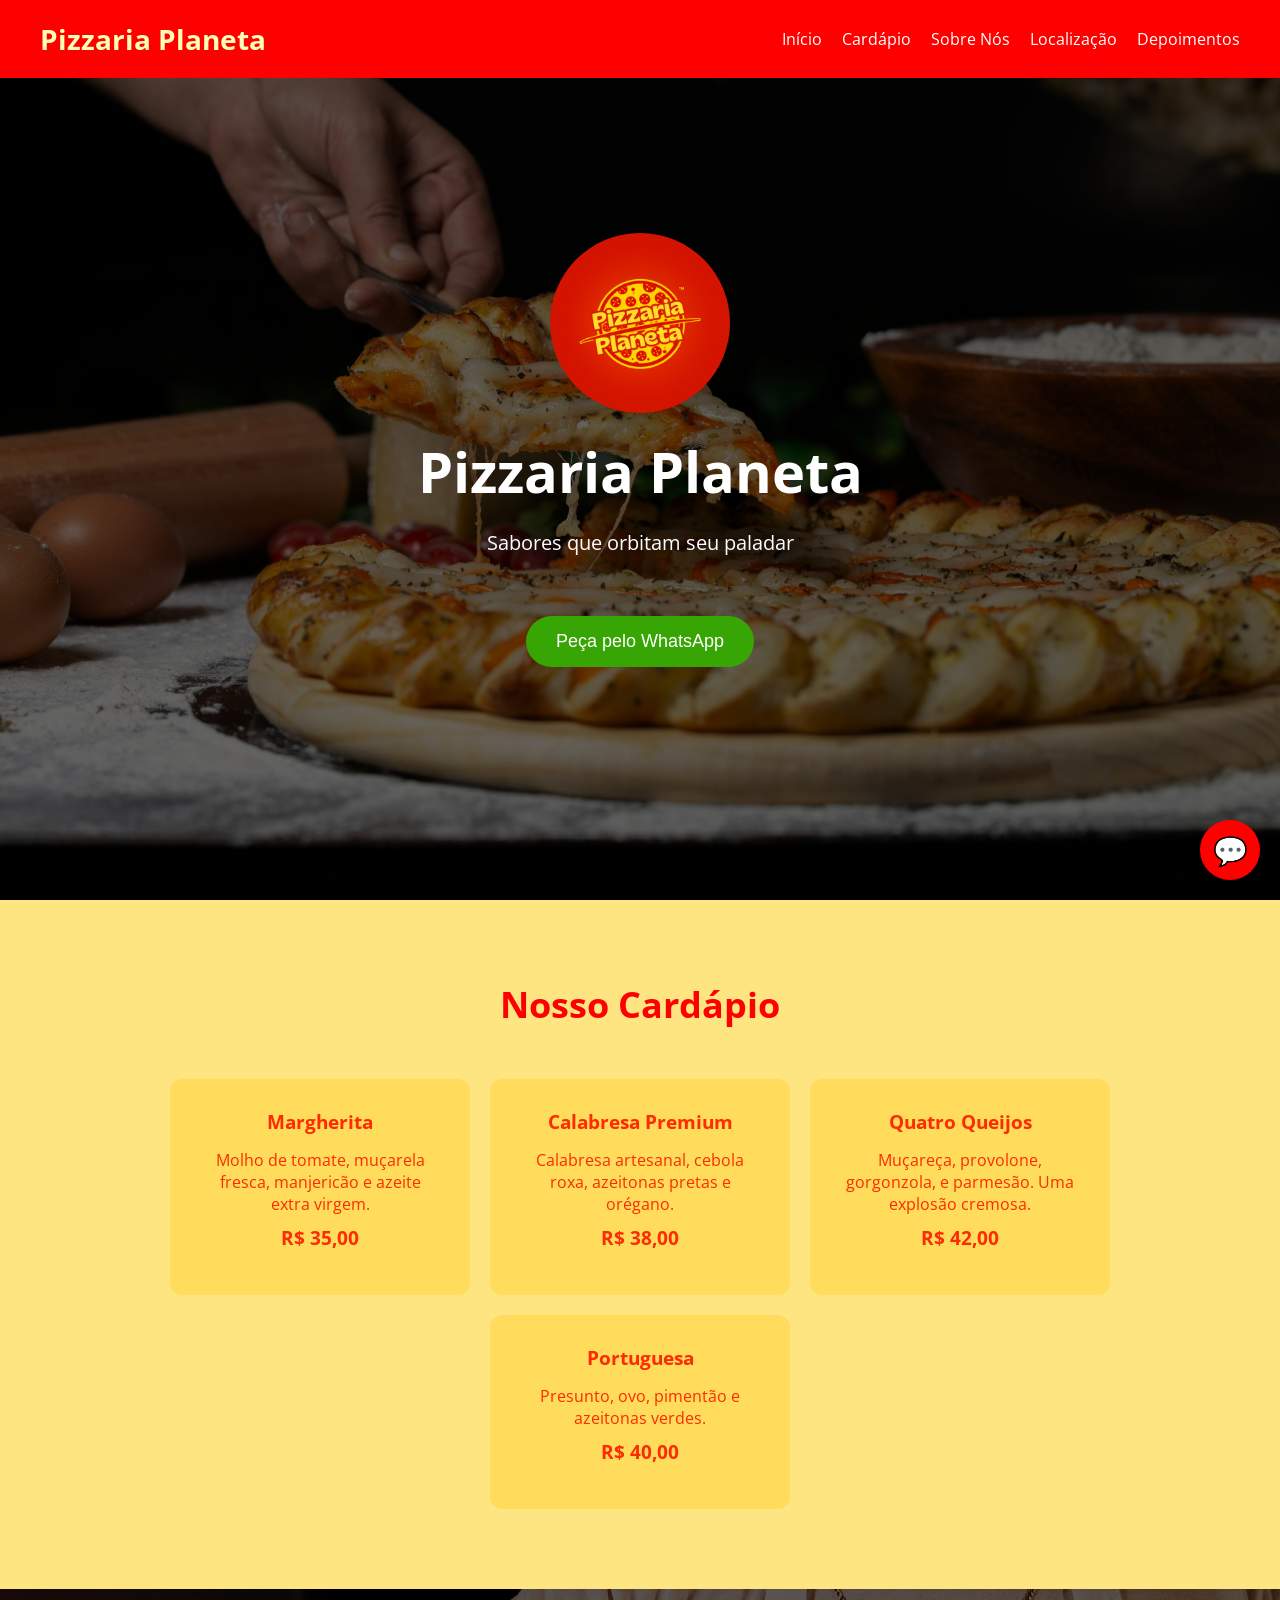
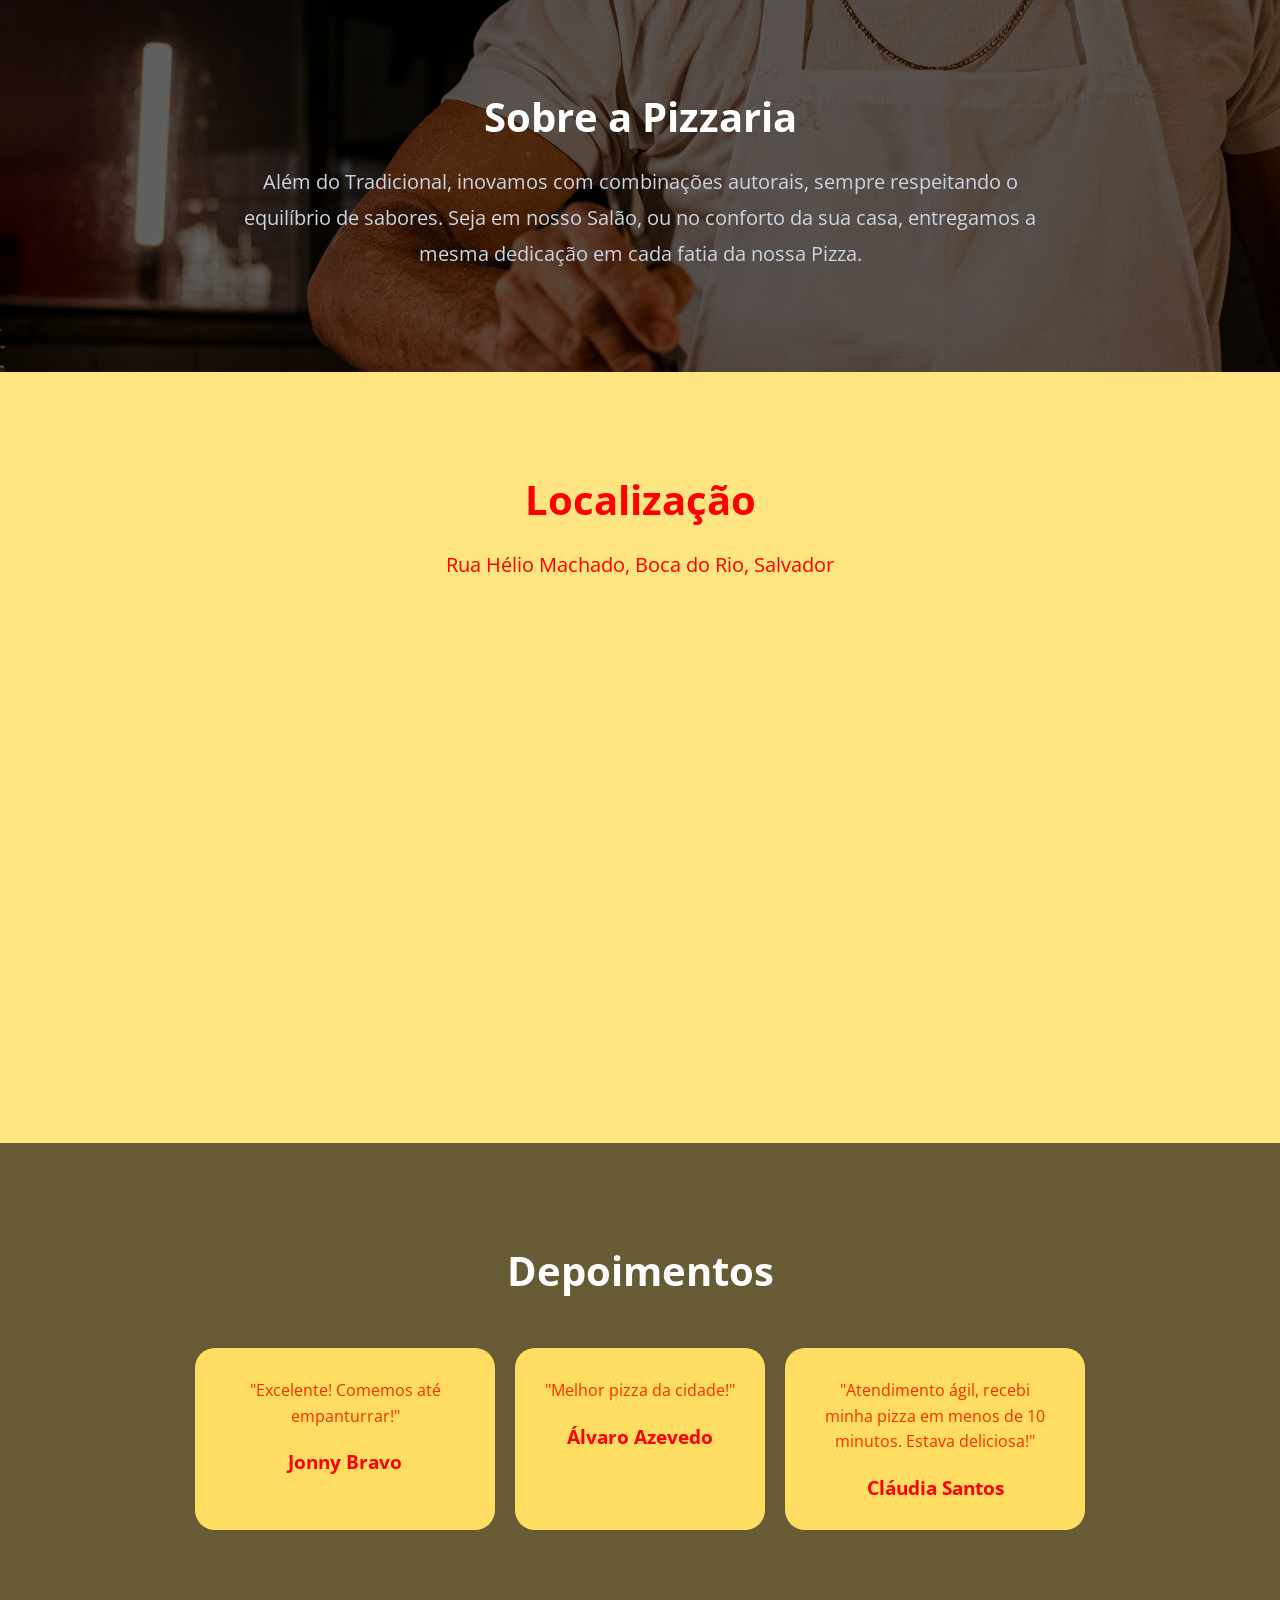
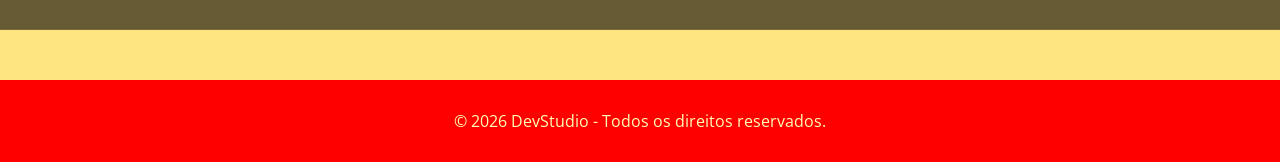
==== commit 91edb261: "atualização" ====
--- a/index.html
+++ b/index.html
@@ -52,9 +52,9 @@
 
        <li><a href="#sobre">Sobre Nós</a></li>
 
+       <li><a href="#local">Localização</a></li>
+
        <li><a href="#depoimentos">Depoimentos</a></li>
-
-       <li><a href="#local">Localização</a></li>
 
     </ul>
 
--- a/styles/local.css
+++ b/styles/local.css
@@ -1,15 +1,8 @@
 .local {
-  padding: 100px 100px;
+  padding: 100px 20px;
 
   background: #ffe482;
 
-  display: flex;
-
-  flex-direction: column;
-
-  justify-content: center;
-
-  align-items: center;
 }
 
 .local h2 {
@@ -18,6 +11,8 @@
   margin-bottom: 20px;
 
   color: #ff0000;
+
+  text-align: center;
 }
 
 .local p {
@@ -35,6 +30,7 @@
 .map-placeholder {
   width: 100%;
   max-width: 1000px;
+  margin: 0 auto;
 }
 
 .map-placeholder iframe {
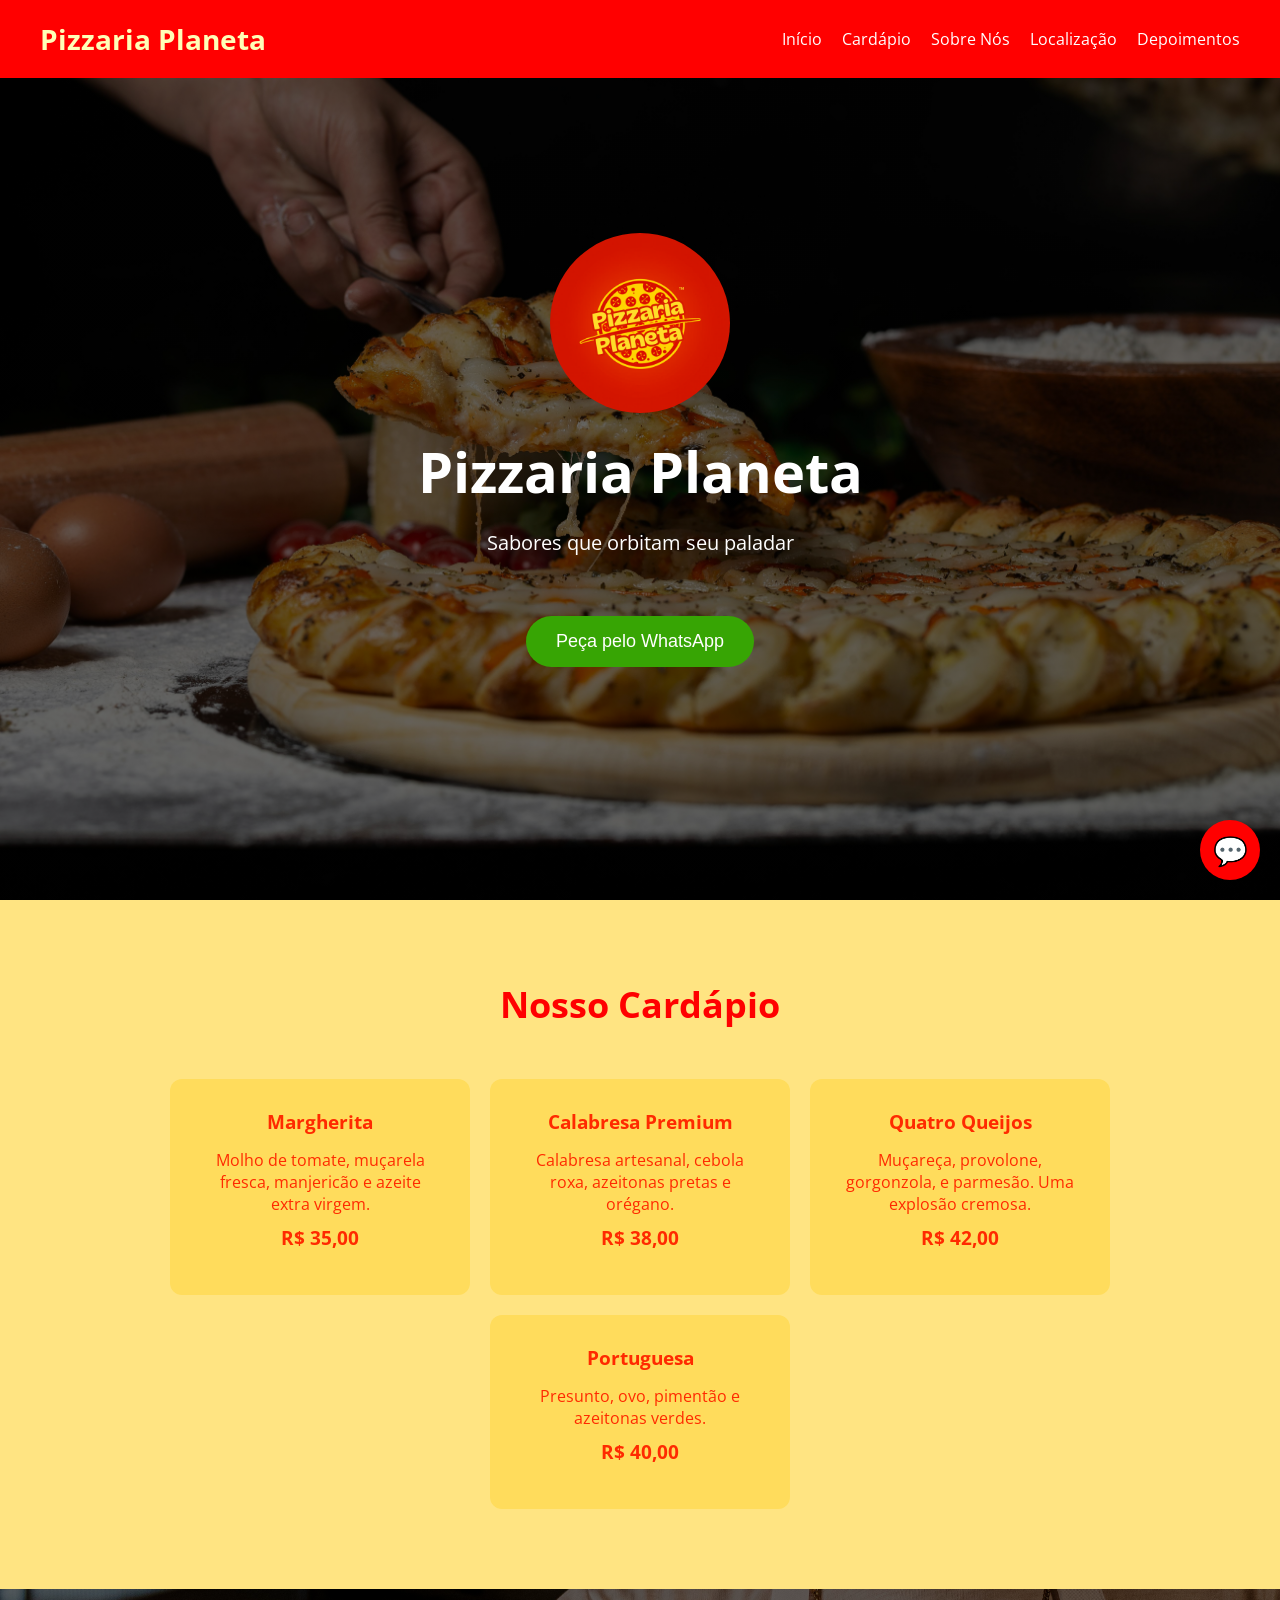
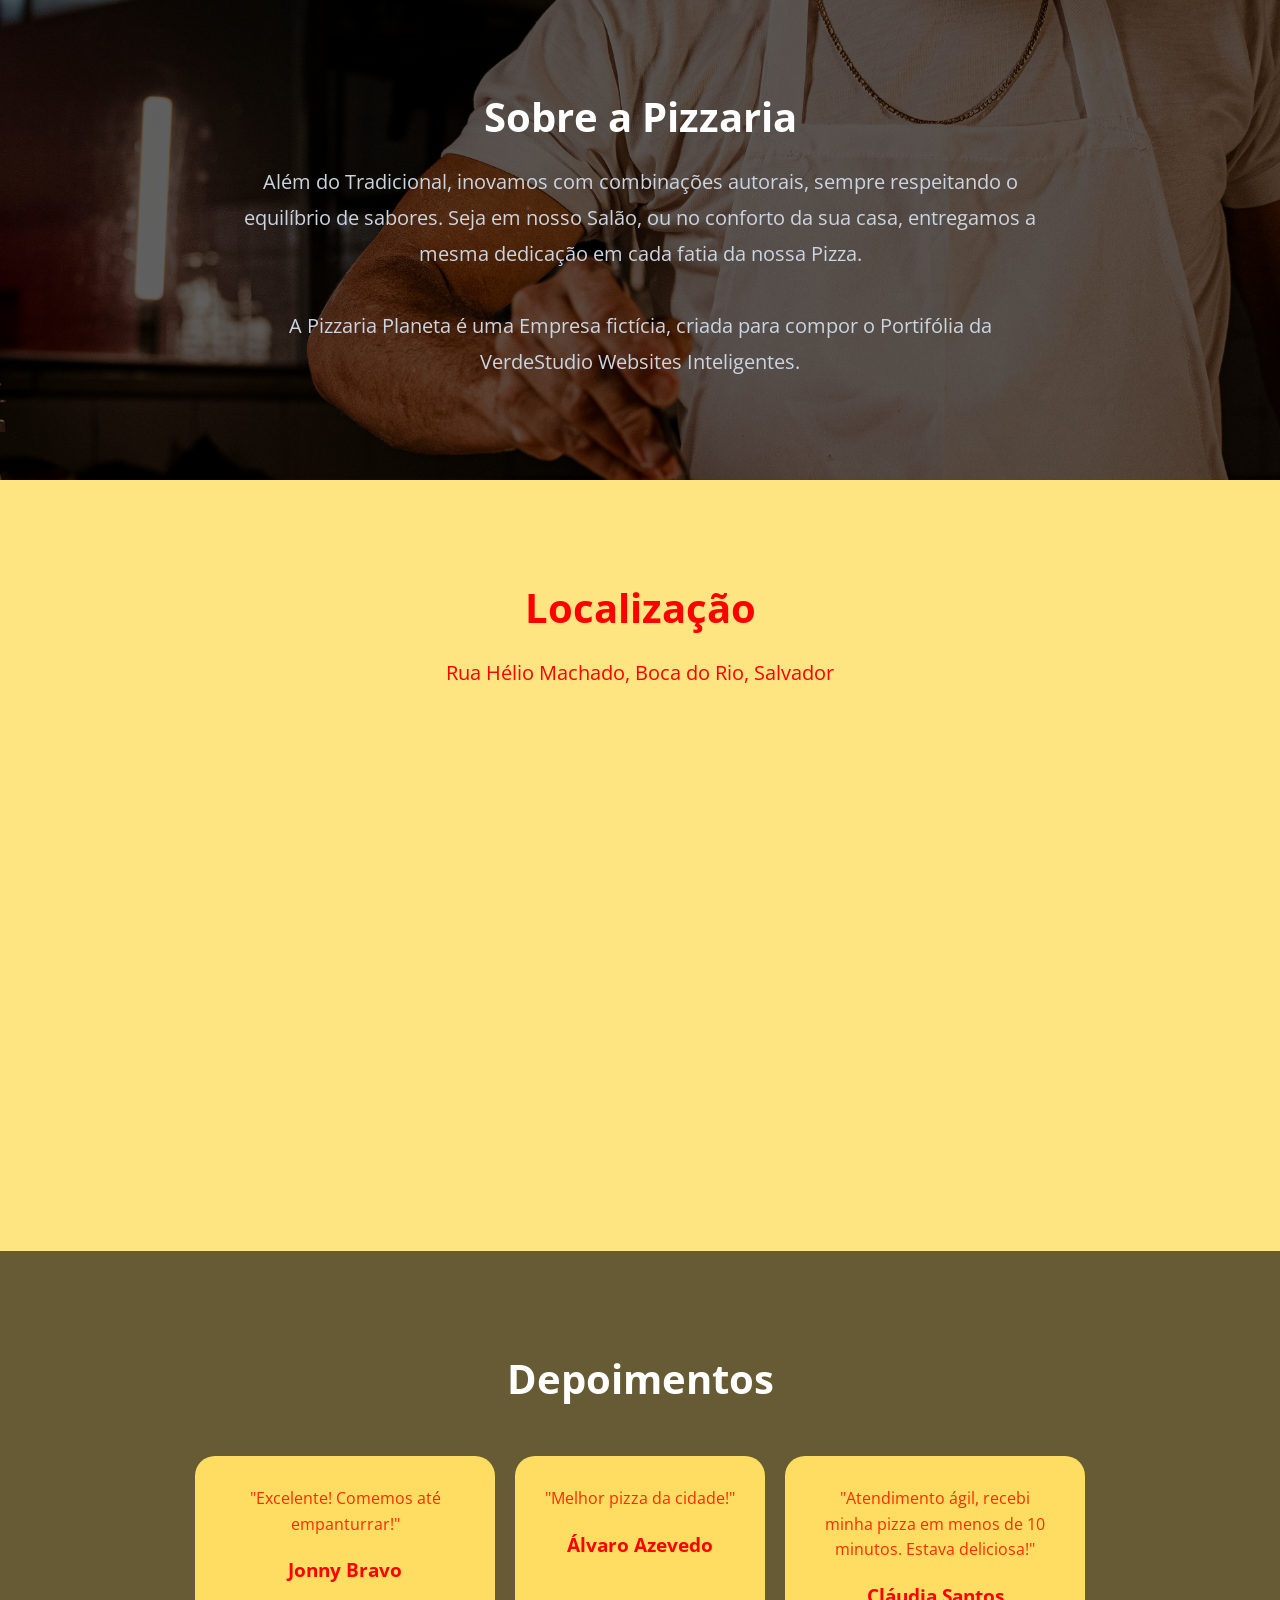
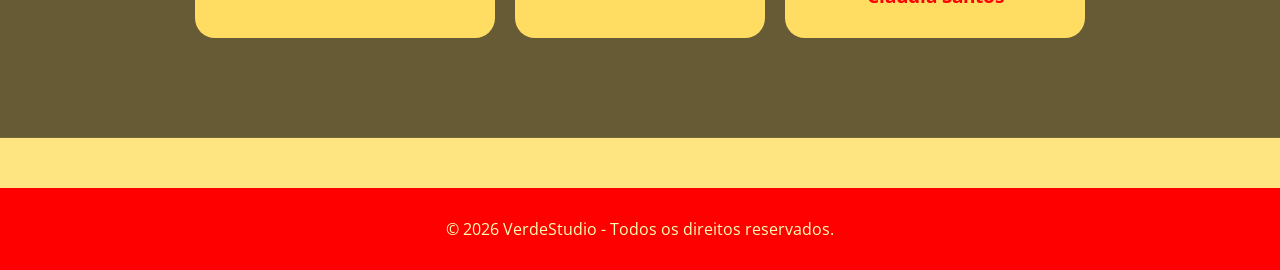
==== commit 5891c38f: "atualização" ====
--- a/index.html
+++ b/index.html
@@ -8,7 +8,7 @@
   <!-- SEO Básico -->
     <meta name="description"
           content="Pizzaria Planeta - A Melhor da Galáxia">
-    <meta name="author" content="DevStudio - Websites e Automação em Atendimento Online">
+    <meta name="author" content="VerdeStudio - Websites Inteligentes">
 
     <!-- Favicon -->
     <link rel="icon" href="/images/pizz-logo.png" type="image/png">
@@ -142,7 +142,9 @@
       Além do Tradicional, inovamos com combinações autorais, 
       sempre respeitando o equilíbrio de sabores.
       Seja em nosso Salão, ou no conforto da sua casa,
-      entregamos a mesma dedicação em cada fatia da nossa Pizza.
+      entregamos a mesma dedicação em cada fatia da nossa Pizza.<br>
+      <br>A Pizzaria Planeta é uma Empresa fictícia, criada para compor o Portifólia da
+      VerdeStudio Websites Inteligentes.
     </p>
 
   </div>
@@ -207,7 +209,7 @@
 <footer>
 
   <p>
-    © 2026 DevStudio - Todos os direitos reservados.
+    © 2026 VerdeStudio - Todos os direitos reservados.
   </p>
 
 </footer>
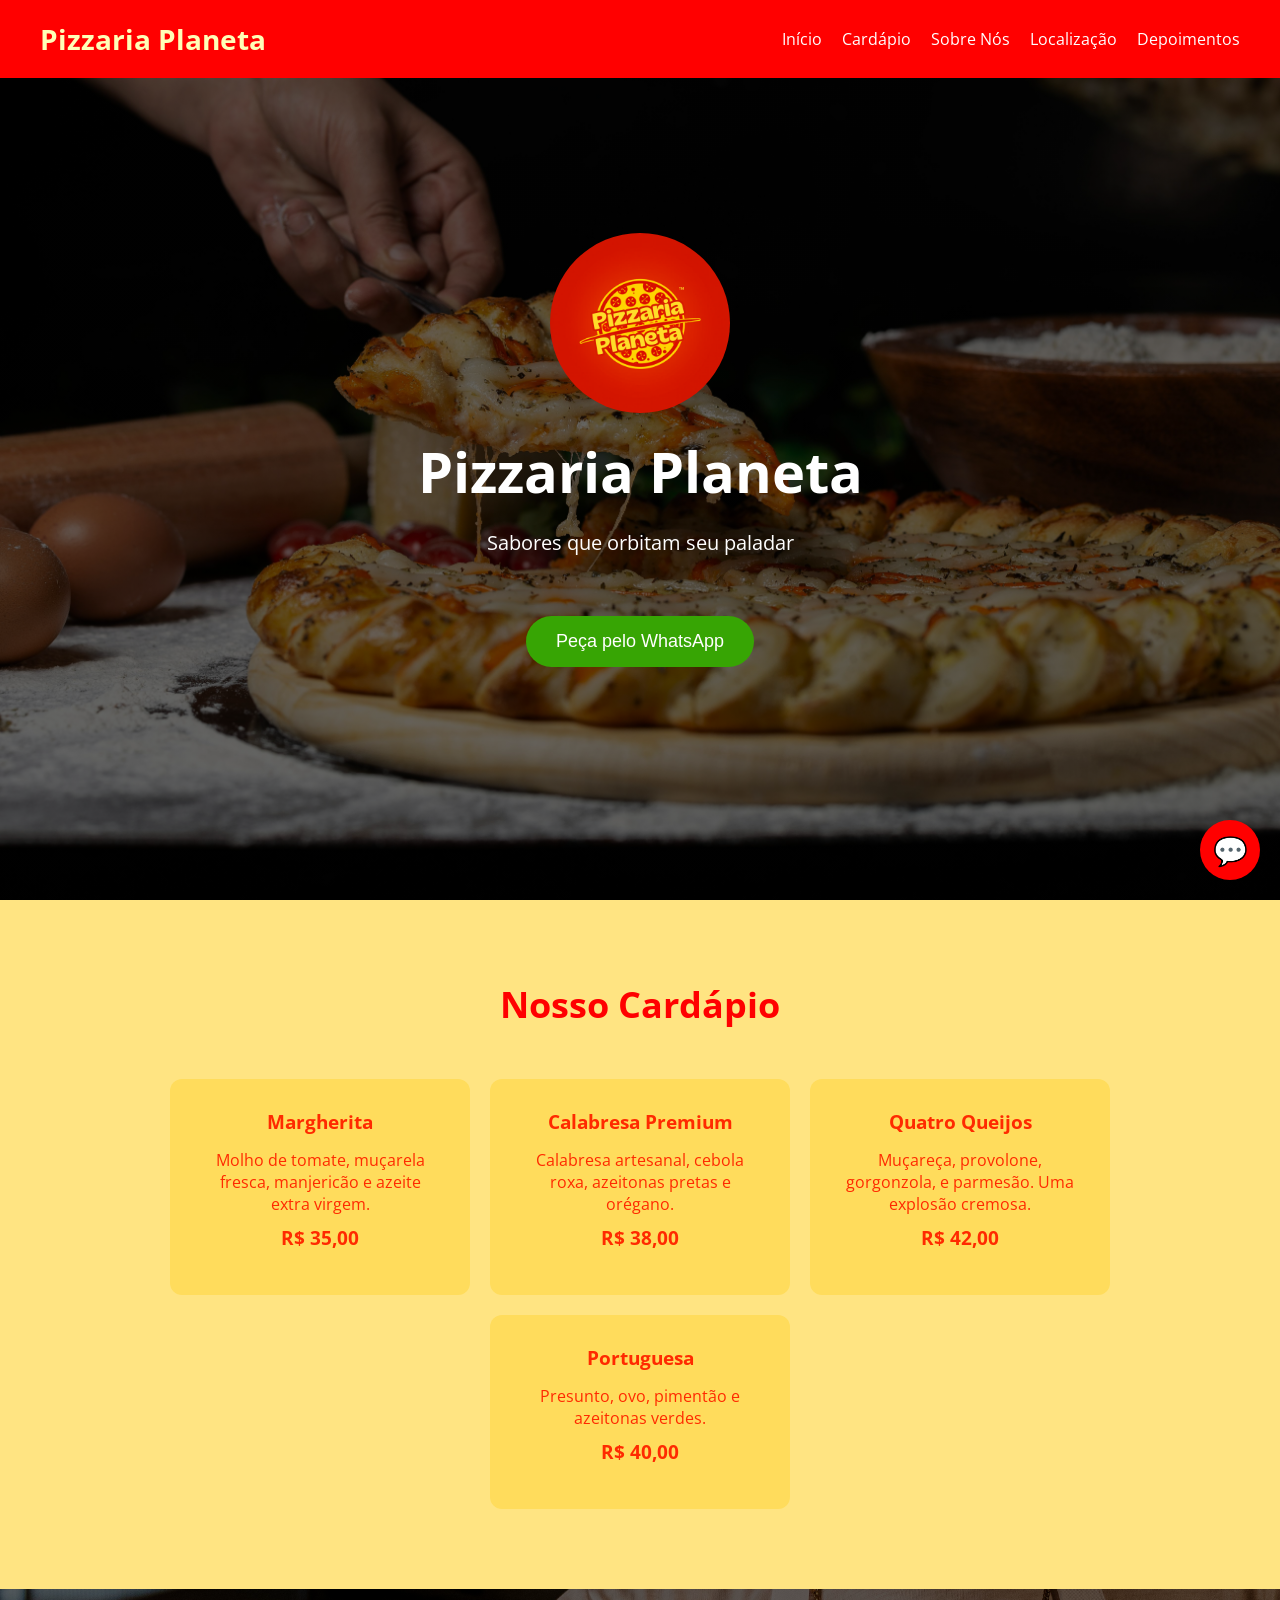
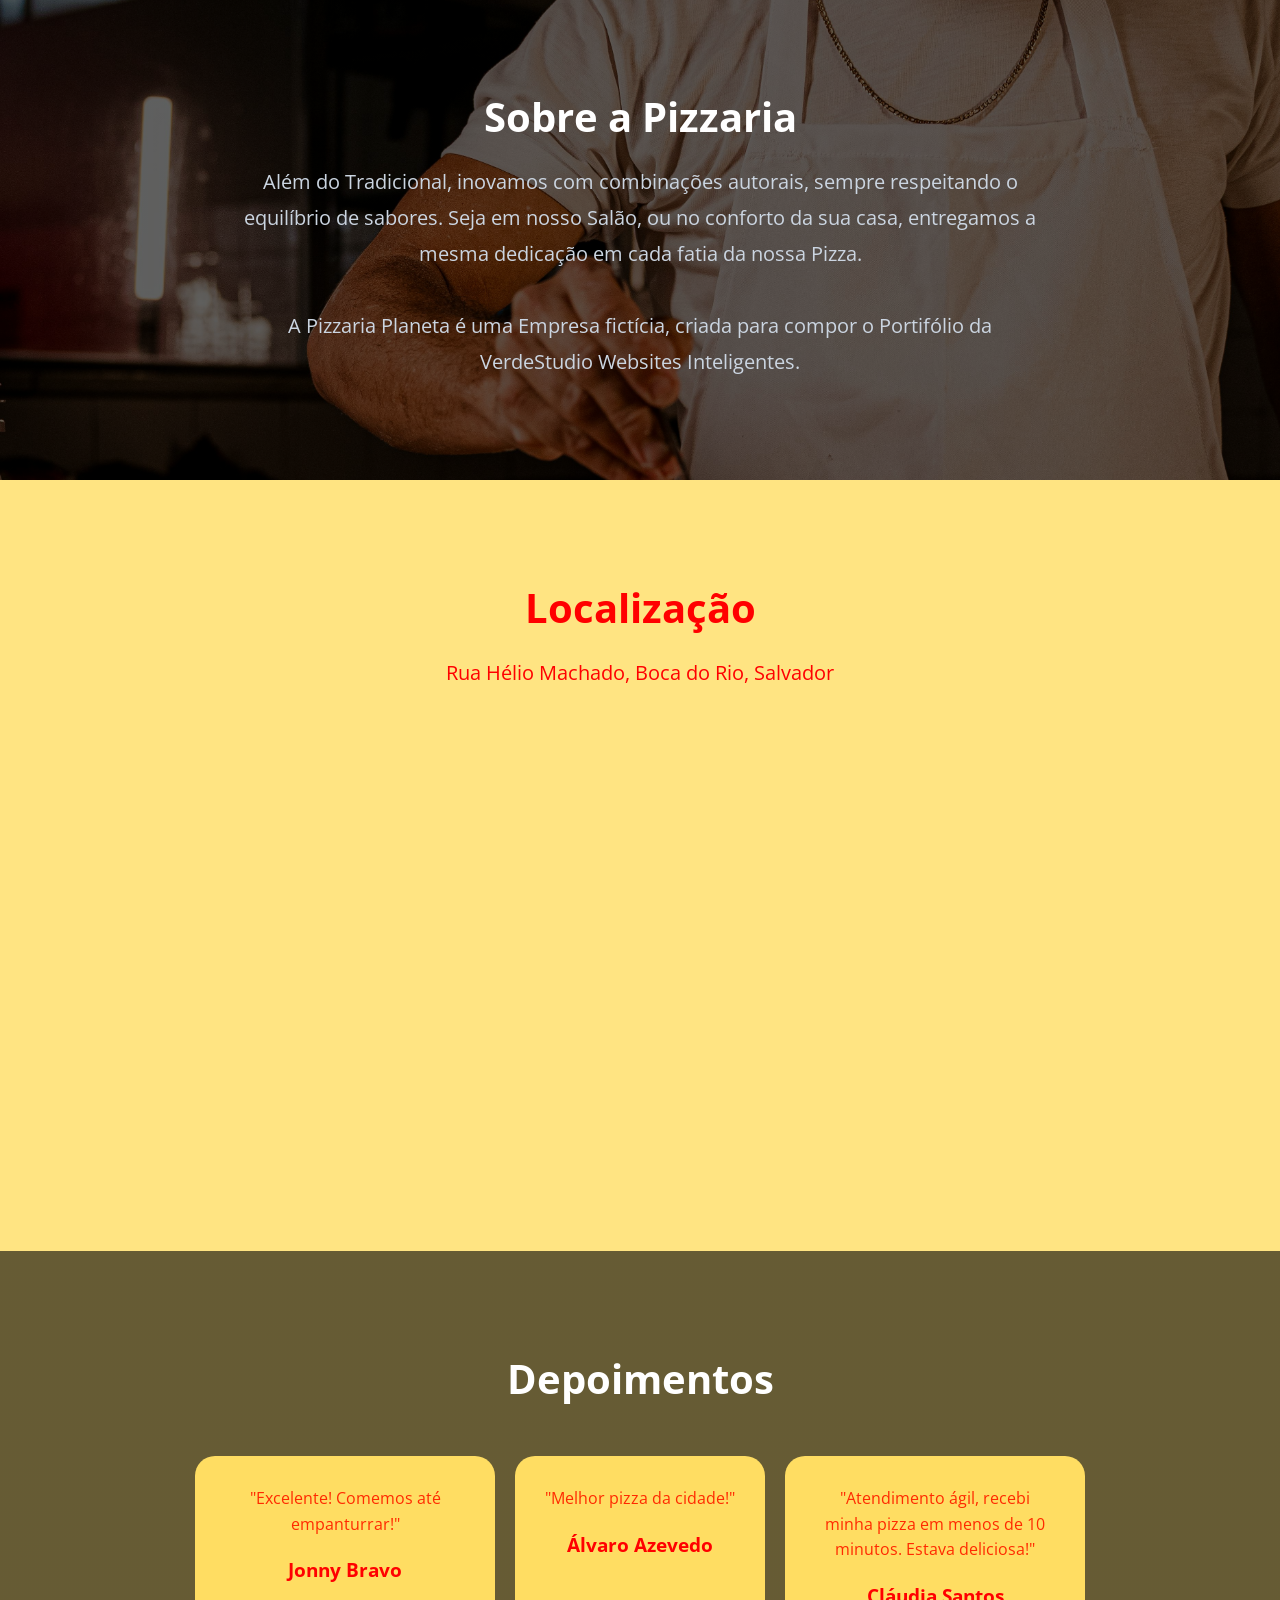
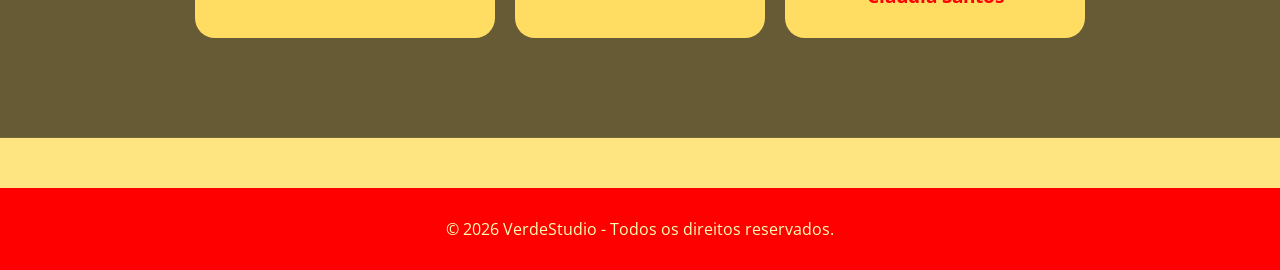
==== commit 21023152: "atualização" ====
--- a/index.html
+++ b/index.html
@@ -143,7 +143,7 @@
       sempre respeitando o equilíbrio de sabores.
       Seja em nosso Salão, ou no conforto da sua casa,
       entregamos a mesma dedicação em cada fatia da nossa Pizza.<br>
-      <br>A Pizzaria Planeta é uma Empresa fictícia, criada para compor o Portifólia da
+      <br>A Pizzaria Planeta é uma Empresa fictícia, criada para compor o Portifólio da
       VerdeStudio Websites Inteligentes.
     </p>
 
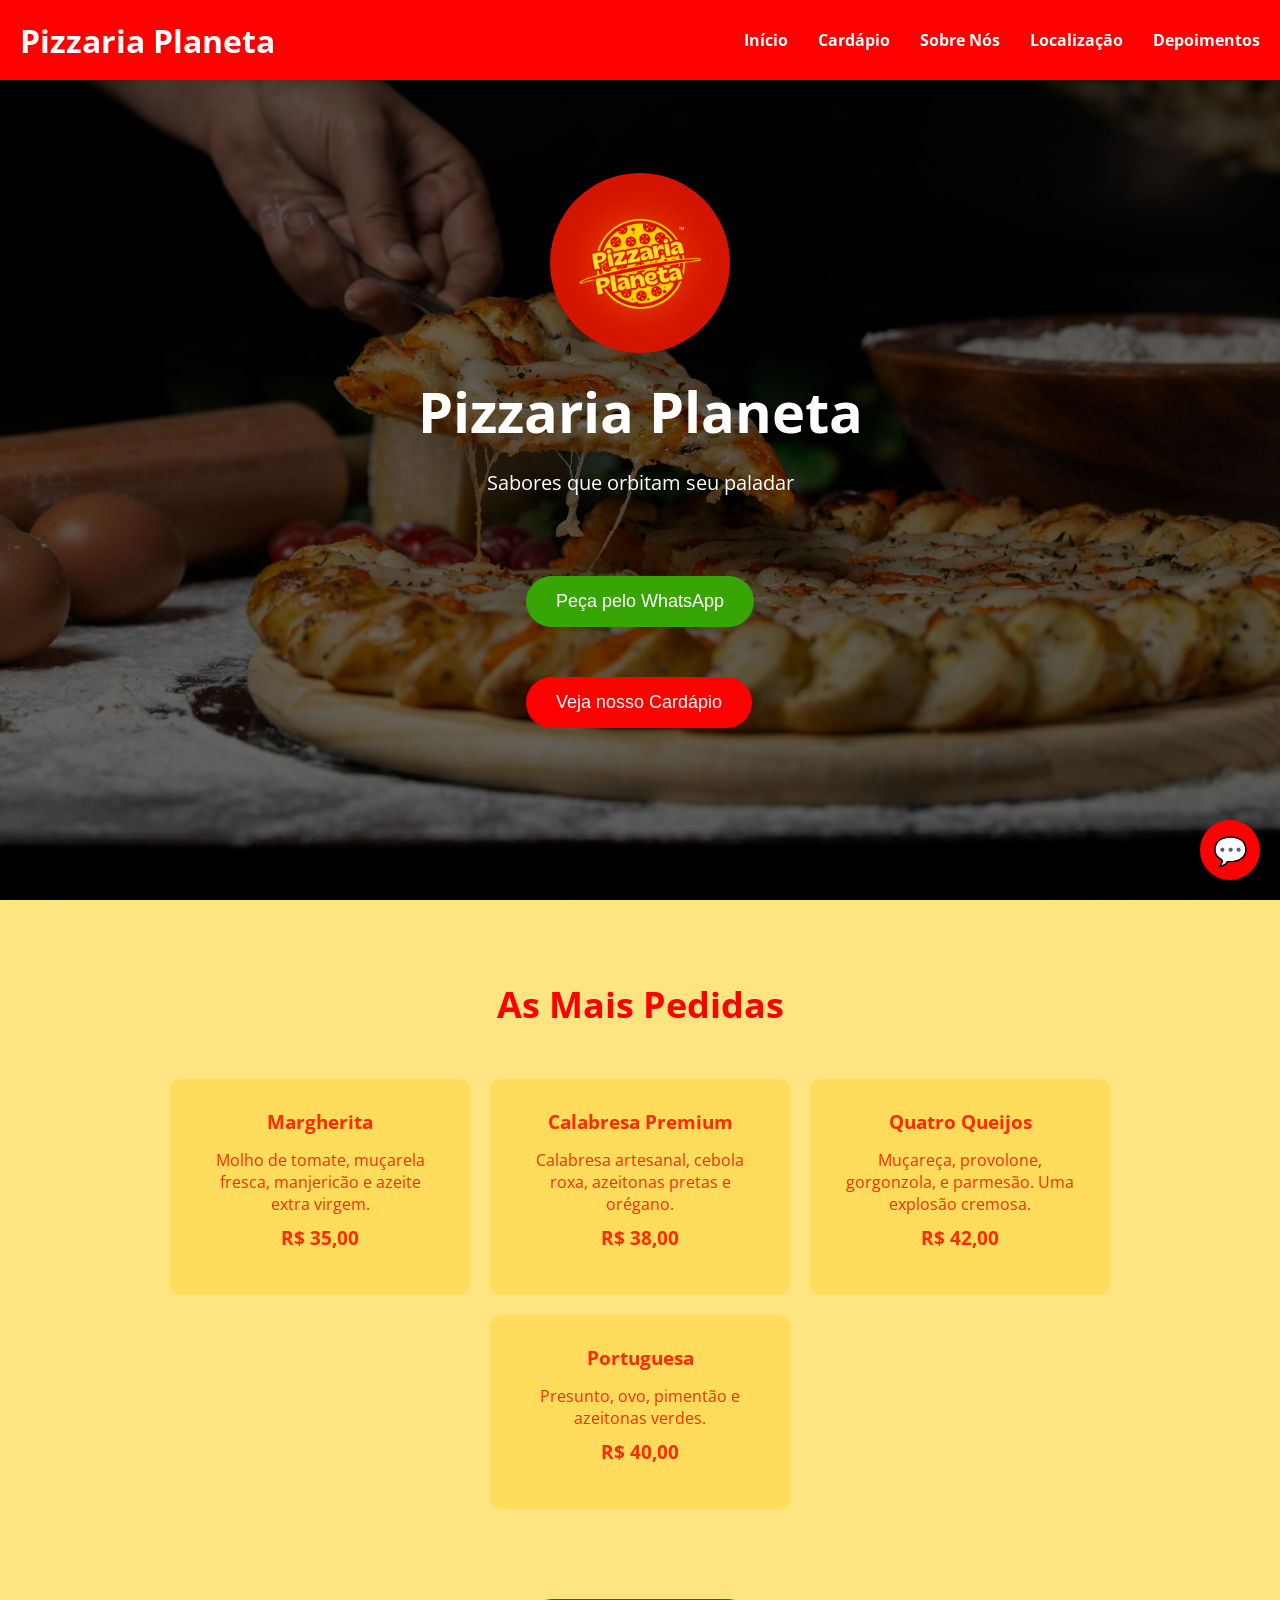
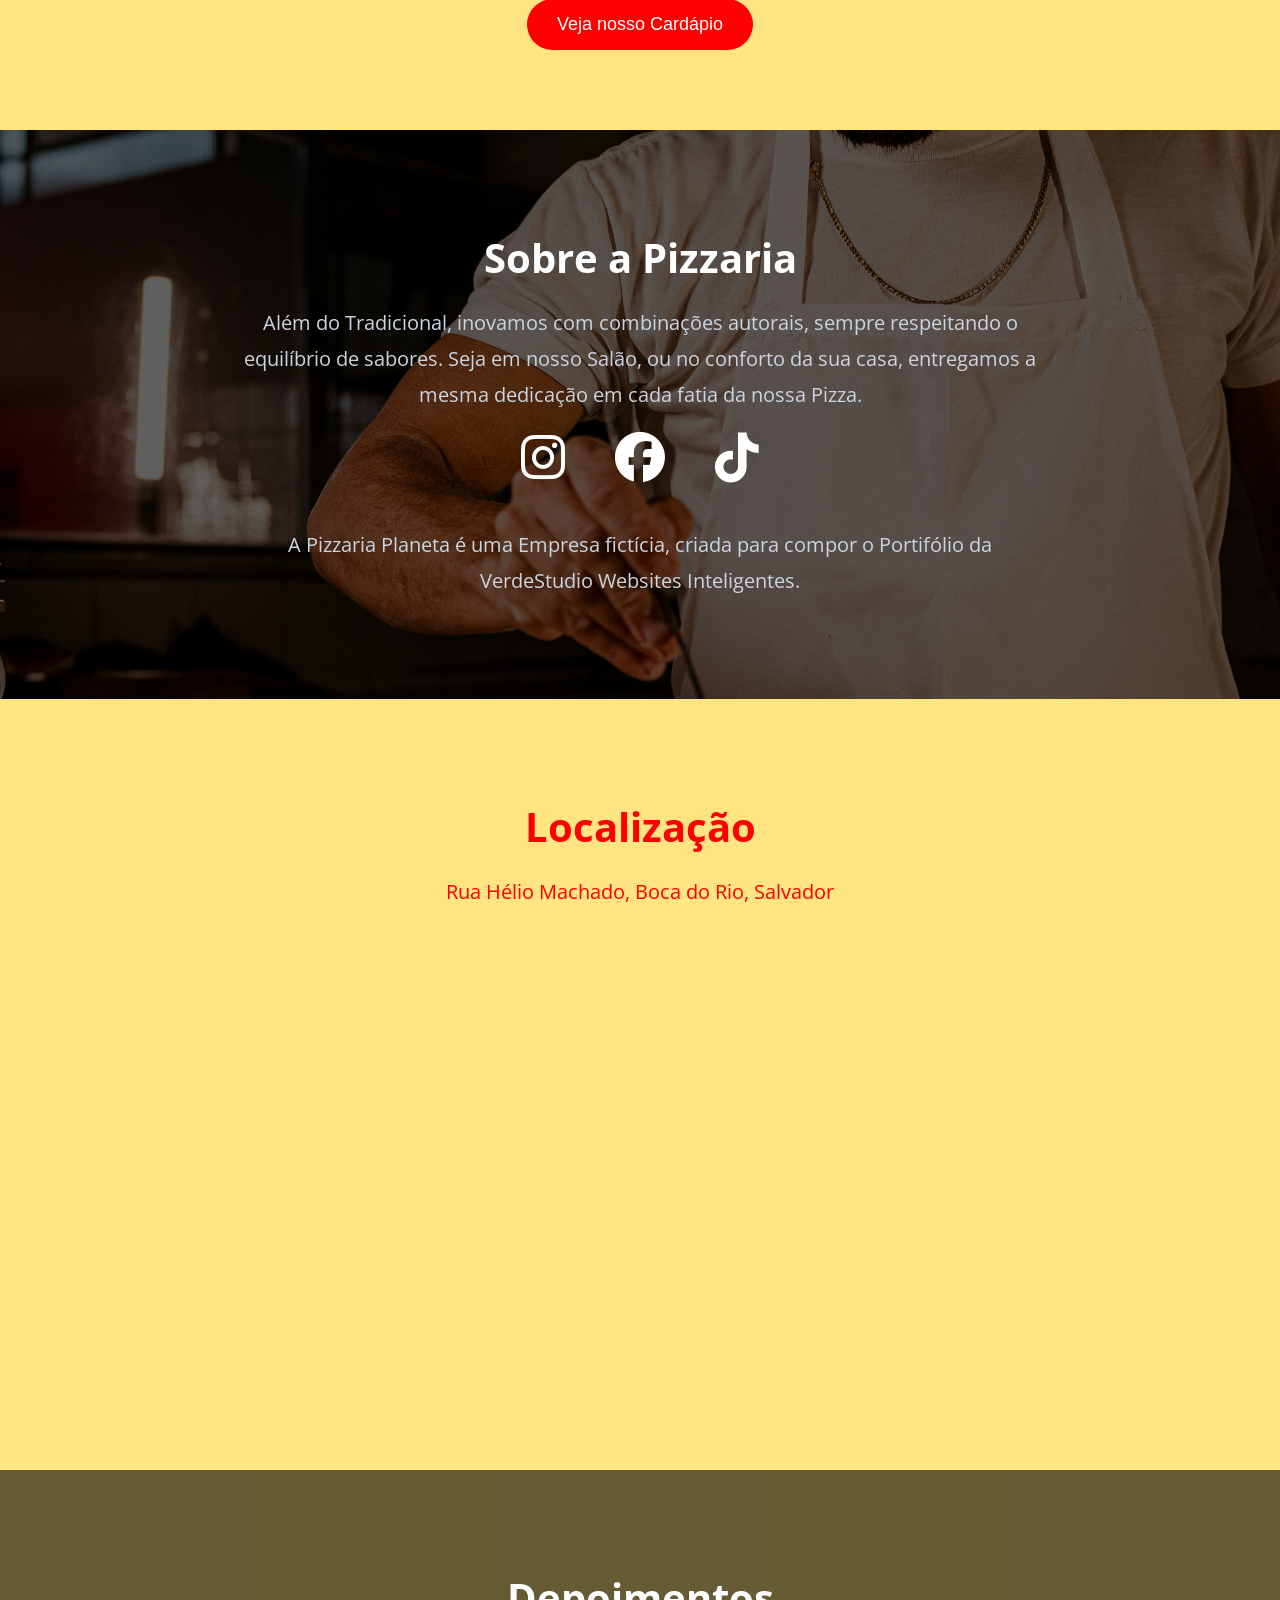
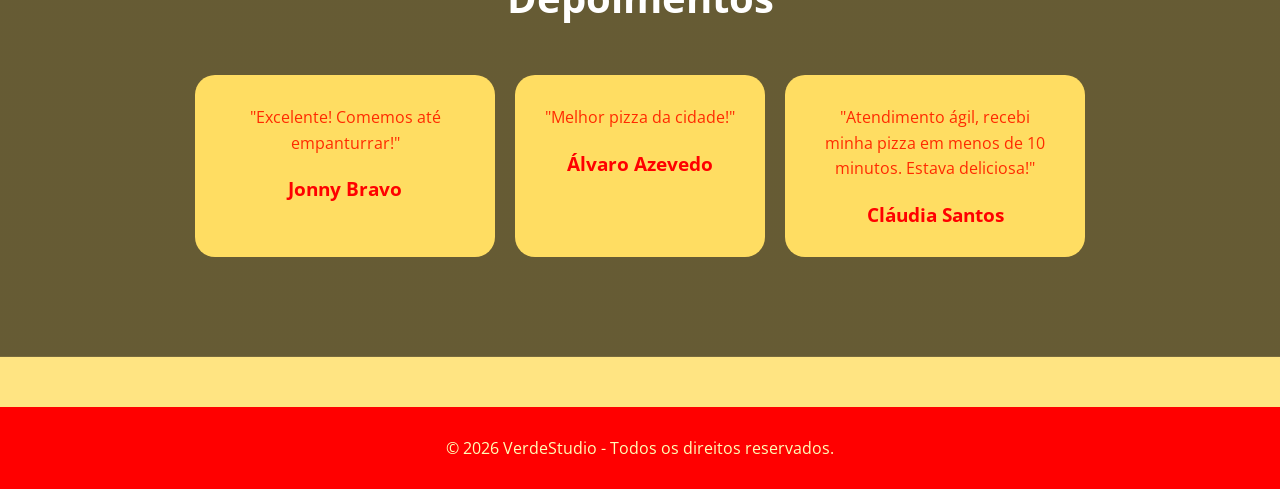
==== commit 8c055c87: "pagina cardapio" ====
--- a/index.html
+++ b/index.html
@@ -10,8 +10,11 @@
           content="Pizzaria Planeta - A Melhor da Galáxia">
     <meta name="author" content="VerdeStudio - Websites Inteligentes">
 
-    <!-- Favicon -->
-    <link rel="icon" href="/images/pizz-logo.png" type="image/png">
+  <!-- Favicon -->
+  <link rel="icon" href="/images/pizz-logo.png" type="image/png">
+
+  <!-- Link dos ícones das Redes Sociais -->
+  <link rel="stylesheet" href="https://cdnjs.cloudflare.com/ajax/libs/font-awesome/6.5.0/css/all.min.css">  
 
   <link rel="stylesheet" href="styles/global.css">
   <link rel="stylesheet" href="styles/header.css">
@@ -48,13 +51,14 @@
 
        <li><a href="#inicio">Início</a></li>
 
-       <li><a href="#servicos">Cardápio</a></li>
+       <li><a href="cardapio.html">Cardápio</a></li>
 
        <li><a href="#sobre">Sobre Nós</a></li>
 
        <li><a href="#local">Localização</a></li>
 
        <li><a href="#depoimentos">Depoimentos</a></li>
+       
 
     </ul>
 
@@ -75,16 +79,20 @@
   <div class="hero-buttons">
   
   <a href="https://wa.me/5571982905351" target="_blank">
-    <button>Peça pelo WhatsApp</button>
+    <button class="button-whatsapp">Peça pelo WhatsApp</button>
   </a>
 
+  <a href="cardapio.html" target="blank">
+  <button>Veja nosso Cardápio</button>
+  </a>
+
   </div>
 
   </section>
 
 <section class="services" id="servicos">
 
-  <h2>Nosso Cardápio</h2>
+  <h2>As Mais Pedidas</h2>
 
   <div class="cards">
 
@@ -127,8 +135,22 @@
 
       <h3>R$ 40,00</h3>
     </div>
-
-  </div>
+    
+  </div>
+
+  <div style="display:flex; justify-content:center; margin-top:40px;">
+
+  <a href="cardapio.html">
+
+    <button class="button">
+
+      Veja nosso Cardápio
+
+    </button>
+
+  </a>
+
+</div>
 
 </section>
 
@@ -142,10 +164,17 @@
       Além do Tradicional, inovamos com combinações autorais, 
       sempre respeitando o equilíbrio de sabores.
       Seja em nosso Salão, ou no conforto da sua casa,
-      entregamos a mesma dedicação em cada fatia da nossa Pizza.<br>
+      entregamos a mesma dedicação em cada fatia da nossa Pizza.<br></p>
+    
+    <div class="about-social">
+          <a href="https://instagram.com/verdestudio" target="_blank"><i class="fa-brands fa-instagram"></i></a>
+          <a href="https://facebook.com/verdestudio" target="_blank"><i class="fa-brands fa-facebook"></i></a>
+          <a href="https://tiktok.com/@verdestudio" target="_blank"><i class="fa-brands fa-tiktok"></i></a>
+    </div>
+    
+    <p>
       <br>A Pizzaria Planeta é uma Empresa fictícia, criada para compor o Portifólio da
-      VerdeStudio Websites Inteligentes.
-    </p>
+      VerdeStudio Websites Inteligentes.</p>
 
   </div>
 
--- a/styles/global.css
+++ b/styles/global.css
@@ -10,8 +10,24 @@
   font-family: 'Open Sans', sans-serif;
 }
 
+a {
+
+  text-decoration: none;
+
+  color: inherit;
+}
+
 button {
-  background: #37a504;
+  display: flex;
+  
+  flex-direction: column;
+
+  justify-content: center;
+  
+  align-items: center;
+
+  background: #ff0000;
+  
   color: rgb(255, 255, 255);
 
   border: none;
@@ -26,12 +42,13 @@
 
   transition: 0.3s;
 
+  margin-top: 50px;
 }
 
 button:hover {
   transform: scale(1.05);
 
-  box-shadow: 0 0 15px #25d366;
+  box-shadow: 0 0 15px #ff2626;
 }
 
 img {
@@ -43,3 +60,13 @@
 
   margin-bottom: 30px;
 }
+
+.hero-buttons a {
+
+  text-decoration: none;
+
+  color: inherit;
+}
+
+
+
--- a/styles/header.css
+++ b/styles/header.css
@@ -1,100 +1,99 @@
+/* =========================================
+   HEADER
+========================================= */
+
 header {
+
   position: fixed;
-
-  width: 100%;
 
   top: 0;
 
   left: 0;
 
-  padding: 20px 40px;
+  width: 100%;
+
+  z-index: 999;
 
   background: #ff0000;
 
-  z-index: 1000;
+  box-shadow: 0 2px 10px rgba(0,0,0,0.15);
 }
 
+/* NAVBAR */
+
 .navbar {
+
+  max-width: 1400px;
+
+  margin: 0 auto;
+
+  height: 80px;
+
+  padding: 0 20px;
+
   display: flex;
 
+  align-items: center;
+
   justify-content: space-between;
+}
+
+/* LOGO */
+
+.logo {
+
+  color: white;
+
+  font-size: 32px;
+
+  font-weight: bold;
+}
+
+/* MENU */
+
+.menu {
+
+  display: flex;
 
   align-items: center;
+
+  gap: 30px;
+
+  list-style: none;
 }
 
-.logo {
-  color: #fffeb7;
-
-  font-size: 28px;
-}
-
-.menu {
-  display: flex;
-
-  gap: 20px;
+.menu li {
 
   list-style: none;
 }
 
 .menu a {
+
   color: white;
 
   text-decoration: none;
+
+  font-weight: bold;
 
   transition: 0.3s;
 }
 
 .menu a:hover {
-  color: #fffb18;
+
+  color: #ffe482;
 }
 
-.telegram-button {
-
-  padding: 14px 28px;
-
-  border: none;
-
-  border-radius: 10px;
-
-  background: #229ED9;
-
-  color: white;
-
-  font-size: 1rem;
-
-  font-weight: bold;
-
-  cursor: pointer;
-
-  transition: 0.3s;
-
-}
-
-.telegram-button:hover {
-
-  transform: translateY(-3px);
-
-  opacity: 0.9;
-
-}
-
-.hero-buttons {
-
-  display: flex;
-
-  flex-direction: column;
-
-  gap: 20px;
-
-  margin-top: 30px;
-
-}
+/* BOTÃO HAMBURGUER */
 
 .menu-toggle {
 
   display: none;
 
-  font-size: 2rem;
+  font-size: 34px;
+
+  color: white;
 
   cursor: pointer;
-}
+
+  user-select: none;
+}
--- a/styles/hero.css
+++ b/styles/hero.css
@@ -2,9 +2,11 @@
   height: 100vh;
 
   display: flex;
+
   flex-direction: column;
 
   justify-content: center;
+  
   align-items: center;
 
   text-align: center;
@@ -44,3 +46,35 @@
 
     border-radius: 110px;
 }
+
+.button-whatsapp {
+  background: #37a504;
+  
+  color: rgb(255, 255, 255);
+
+  border: none;
+
+  padding: 15px 30px;
+
+  border-radius: 30px;
+
+  font-size: 18px;
+
+  cursor: pointer;
+
+  transition: 0.3s;
+}
+
+.button-whatsapp:hover {
+  transform: scale(1.05);
+
+  box-shadow: 0 0 15px #25d366;
+}
+
+.hero-buttons a {
+
+  text-decoration: none;
+
+  color: inherit;
+}
+
--- a/styles/services.css
+++ b/styles/services.css
@@ -34,11 +34,15 @@
 
   width: 300px;
 
-  transition: 0.3s;
+  transition: 0.5s;
 }
 
 .card:hover {
-  transform: translateY(-5px);
+  background:#ffe88b;
+
+  box-shadow: 0 0 15px #ff6363;
+
+  transform: scale(1.05);
 }
 
 .card h3 {
@@ -51,4 +55,4 @@
   color: #ff2a00;
 
   margin-bottom: 10px;
-}
+}
--- a/styles/about.css
+++ b/styles/about.css
@@ -35,3 +35,27 @@
 
   color: #cbd5e1;
 }
+
+.about-social {
+  display: flex;
+  
+  gap: 50px;
+  
+  justify-content: center;
+  
+  margin-top: 10px;
+}
+
+.about-social a {
+  font-size: 50px;
+  
+  color: white;
+
+  transition: 0.3;
+}
+
+.about-social a:hover {
+  color: rgb(254, 246, 139);
+  
+  transform: scale(1.5);
+}
--- a/styles/responsive.css
+++ b/styles/responsive.css
@@ -1,57 +1,118 @@
+/* =========================================
+   RESPONSIVO
+========================================= */
+
 @media (max-width: 768px) {
 
+  /* HERO */
+
   .hero h1 {
-    font-size: 32px;
+
+    font-size: 36px;
   }
 
   .hero p {
+
     font-size: 18px;
   }
 
-  .services h2 {
-    font-size: 28px;
-  }
+  /* NAVBAR */
 
-  .card {
-    width: 100%;
-  }
+  .navbar {
 
-  .menu {
-  flex-wrap: wrap;
-
-  justify-content: center;
+    height: 80px;
   }
 
   .logo {
-  font-size: 24px;
+
+    font-size: 26px;
   }
+
+  /* HAMBURGUER */
 
   .menu-toggle {
 
-  display: block;
+    display: block;
   }
+
+  /* MENU MOBILE */
 
   .menu {
 
-  display: none;
+    display: none;
 
-  flex-direction: column;
+    position: absolute;
 
-  background: #111111;
+    top: 80px;
 
-  position: absolute;
+    right: 20px;
 
-  top: 80px;
+    flex-direction: column;
 
-  right: 20px;
+    gap: 20px;
 
-  padding: 20px;
+    background: #111111;
 
-  border-radius: 12px;
+    padding: 25px;
+
+    border-radius: 14px;
+
+    min-width: 220px;
+
+    box-shadow: 0 10px 25px rgba(0,0,0,0.3);
   }
 
   .menu.active {
 
-  display: flex;
+    display: flex;
+  }
+
+  .menu a {
+
+    color: white;
+
+    font-size: 18px;
+  }
+
+  /* CARDS */
+
+  .cards,
+  .testimonial-cards,
+  .pizza-grid {
+
+    flex-direction: column;
+
+    align-items: center;
+  }
+
+  .card,
+  .testimonial,
+  .pizza-card {
+
+    width: 100%;
+
+    max-width: 350px;
+  }
+
+  /* TÍTULOS */
+
+  .services h2,
+  .local h2,
+  .testimonials h2,
+  .menu-title h1 {
+
+    font-size: 32px;
+  }
+
+  .menu-title p {
+
+    font-size: 18px;
+  }
+
+  /* CARDÁPIO */
+
+  .menu-page {
+
+    padding-top: 120px;
   }
 }
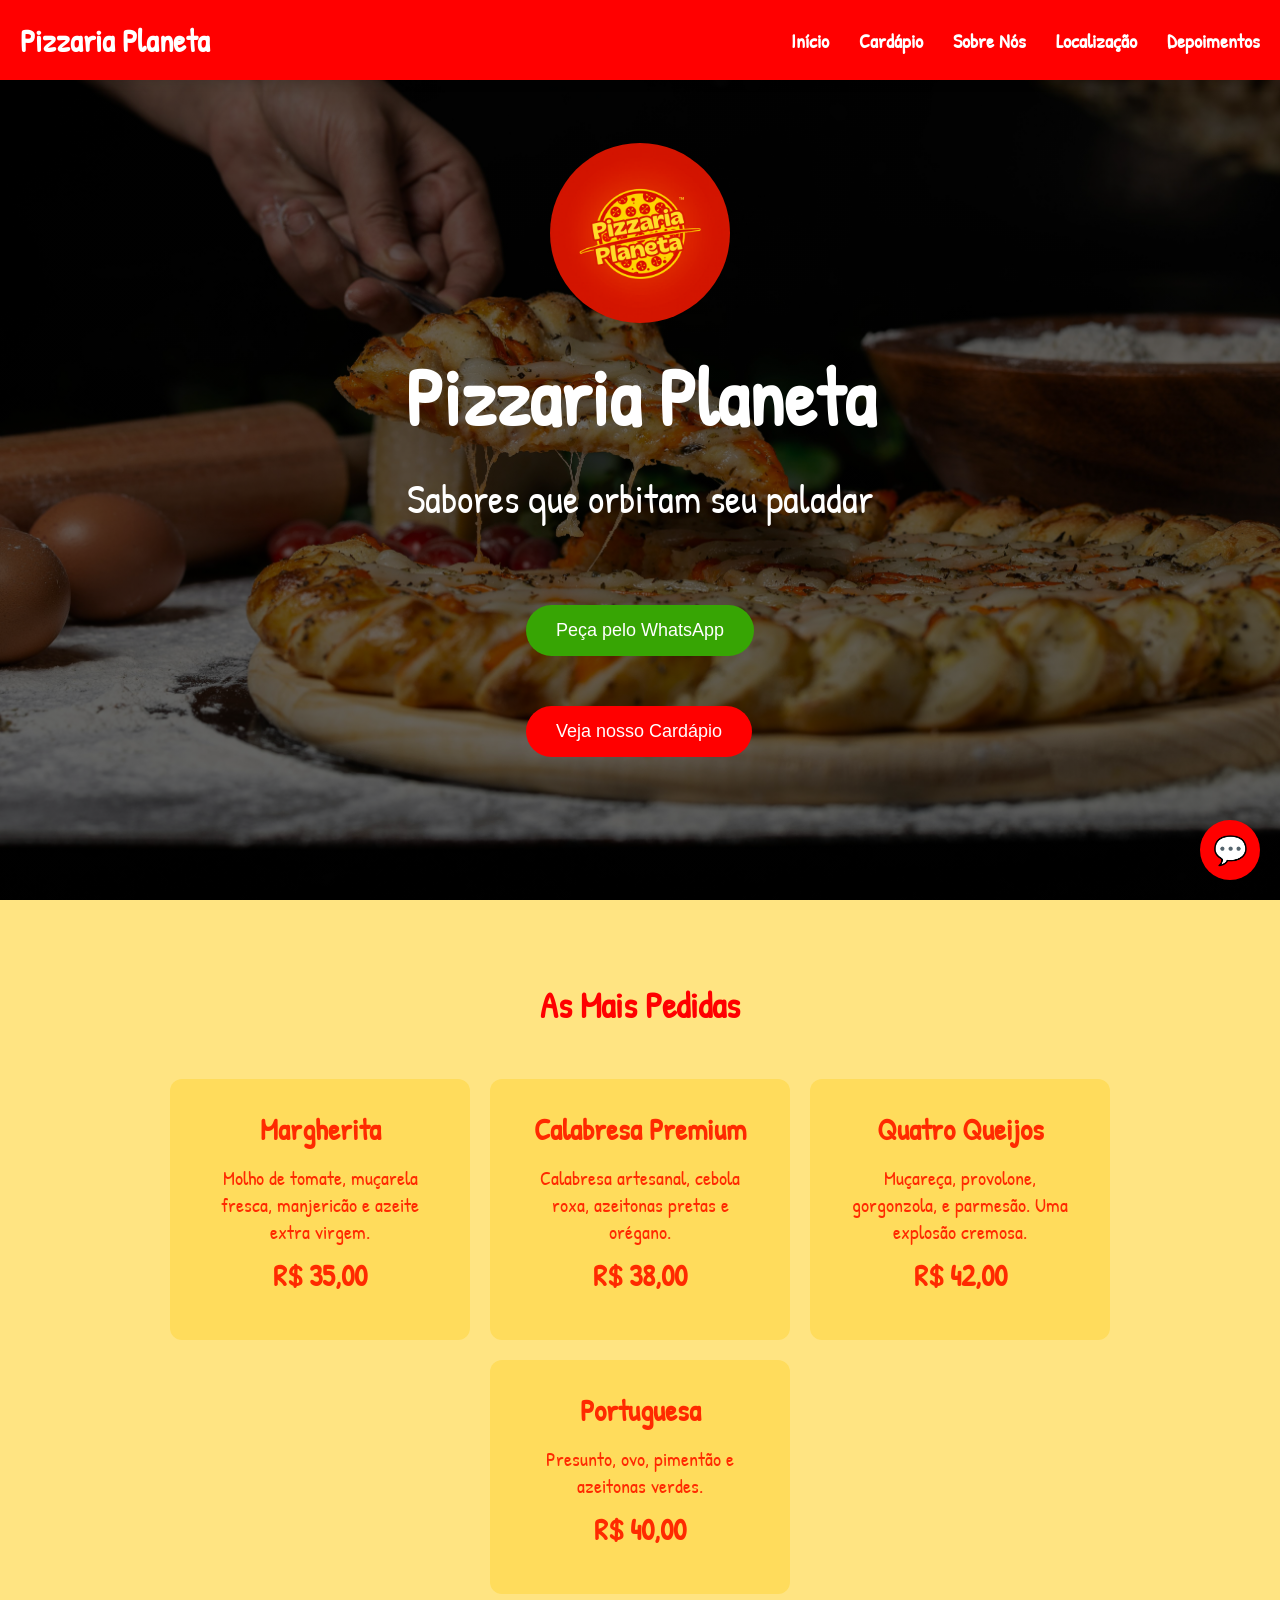
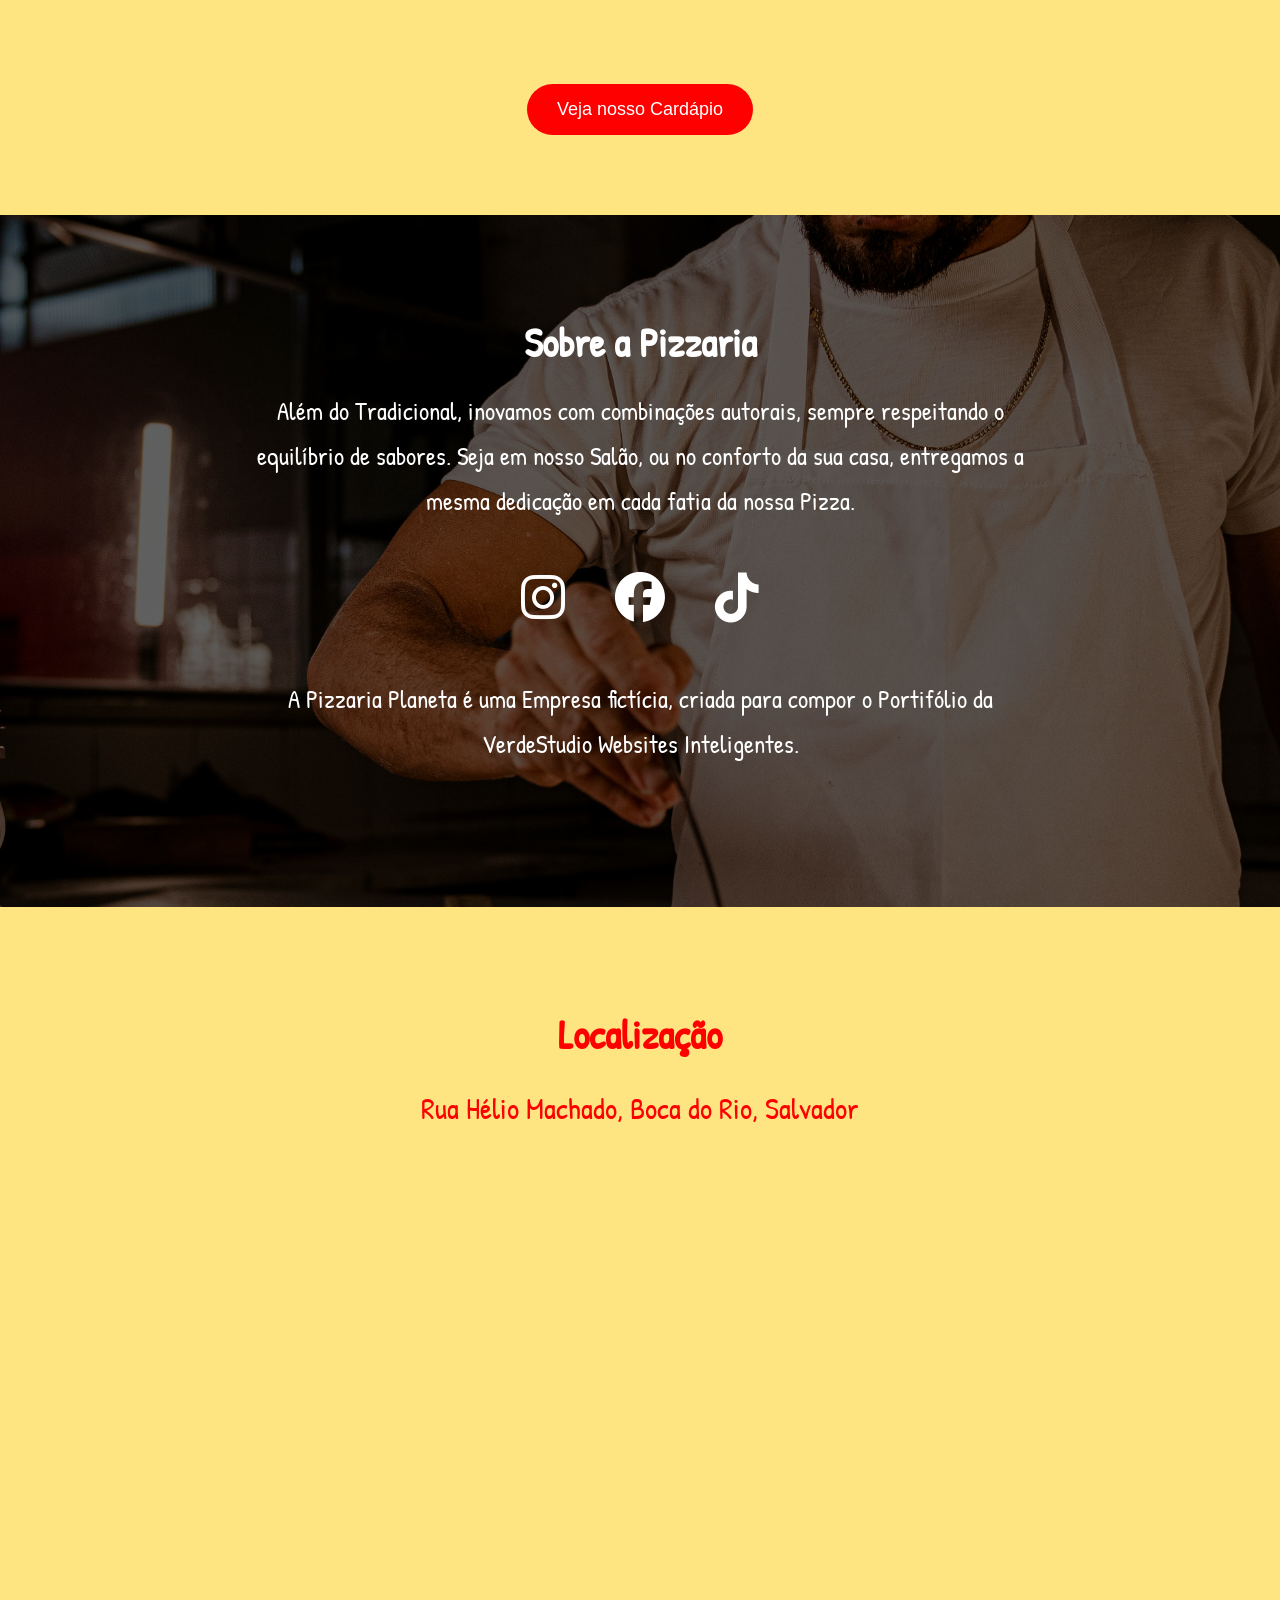
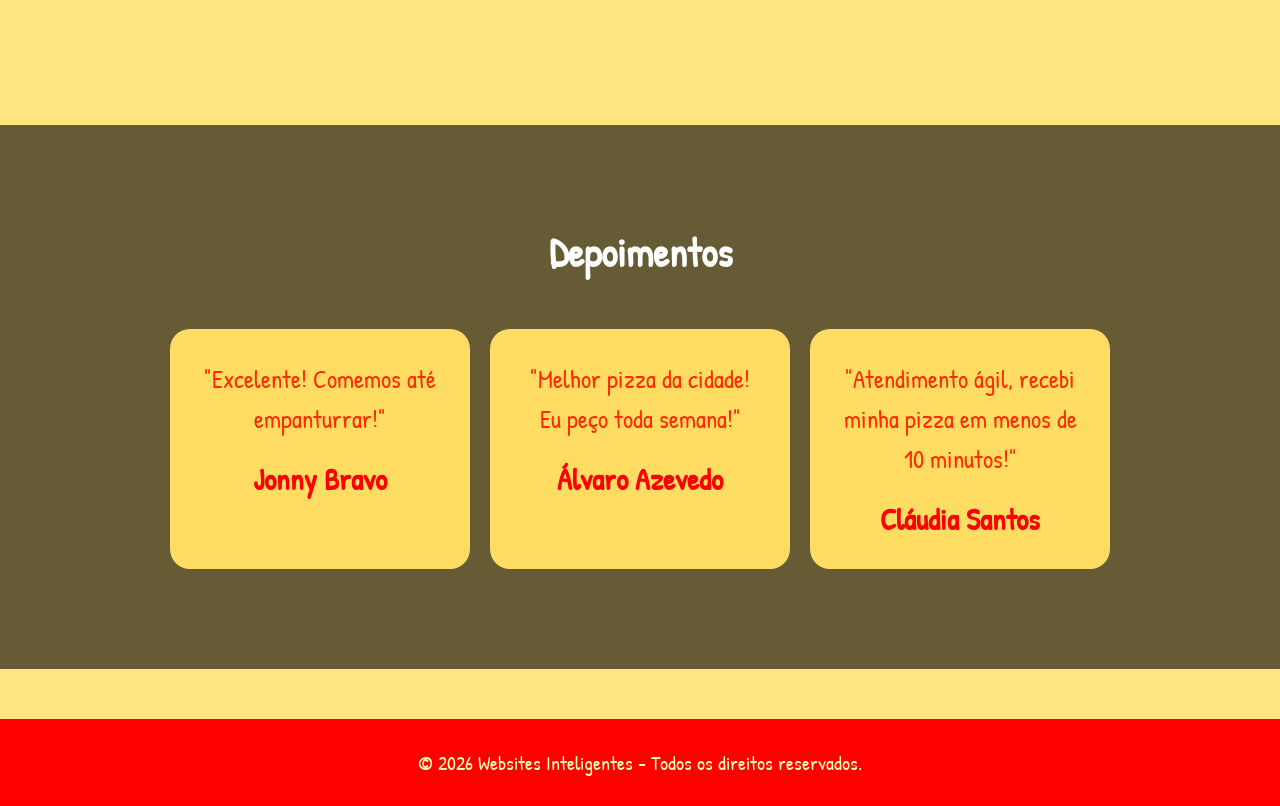
==== commit 836cbaea: "atualização" ====
--- a/index.html
+++ b/index.html
@@ -29,7 +29,7 @@
 
   <link rel="preconnect" href="https://fonts.googleapis.com">
   <link rel="preconnect" href="https://fonts.gstatic.com" crossorigin>
-  <link href="https://fonts.googleapis.com/css2?family=Open+Sans:wght@300;400;500;600;700&display=swap" rel="stylesheet">
+  <link href="https://fonts.googleapis.com/css2?family=Artifika&family=Caveat+Brush&family=Open+Sans:ital,wght@0,300..800;1,300..800&family=Patrick+Hand&display=swap" rel="stylesheet">
 
   </head>
 
@@ -214,7 +214,7 @@
     <div class="testimonial">
 
       <p>
-        "Melhor pizza da cidade!"
+        "Melhor pizza da cidade! Eu peço toda semana!"
       </p>
 
       <h3>Álvaro Azevedo</h3>
@@ -224,7 +224,7 @@
     <div class="testimonial">
 
       <p>
-        "Atendimento ágil, recebi minha pizza em menos de 10 minutos. Estava deliciosa!"
+        "Atendimento ágil, recebi minha pizza em menos de 10 minutos!"
       </p>
 
       <h3>Cláudia Santos</h3>
@@ -238,7 +238,7 @@
 <footer>
 
   <p>
-    © 2026 VerdeStudio - Todos os direitos reservados.
+    © 2026 Websites Inteligentes - Todos os direitos reservados.
   </p>
 
 </footer>
@@ -257,7 +257,7 @@
 
   <div class="chatbot-messages" id="chatbot-messages">
 
-    <div class="message bot">Olá, eu sou o Atendente Virtual da Pizzaria Planeta<br>
+    <div class="message bot">Olá, eu sou o Atendente Virtual da Pizzaria Planeta!<br>
       <br>Me pergunte sobre:<br>
       <br>• Nossa localização<br>
       <br>• Como ver o nosso Cardápio<br>
--- a/styles/global.css
+++ b/styles/global.css
@@ -7,7 +7,7 @@
 body {
   background: #ffe482;
   color: white;
-  font-family: 'Open Sans', sans-serif;
+  font-family: 'Patrick Hand', sans-serif;
 }
 
 a {
--- a/styles/header.css
+++ b/styles/header.css
@@ -3,83 +3,57 @@
 ========================================= */
 
 header {
-
   position: fixed;
-
   top: 0;
-
   left: 0;
-
   width: 100%;
-
   z-index: 999;
-
   background: #ff0000;
-
   box-shadow: 0 2px 10px rgba(0,0,0,0.15);
 }
 
 /* NAVBAR */
 
 .navbar {
-
   max-width: 1400px;
-
   margin: 0 auto;
-
   height: 80px;
-
   padding: 0 20px;
-
   display: flex;
-
   align-items: center;
-
   justify-content: space-between;
 }
 
 /* LOGO */
 
 .logo {
-
   color: white;
-
   font-size: 32px;
-
   font-weight: bold;
 }
 
 /* MENU */
 
 .menu {
-
   display: flex;
-
   align-items: center;
-
   gap: 30px;
-
   list-style: none;
+  font-size: 20px;
 }
 
 .menu li {
-
   list-style: none;
 }
 
 .menu a {
-
   color: white;
-
   text-decoration: none;
-
   font-weight: bold;
-
   transition: 0.3s;
 }
 
 .menu a:hover {
-
   color: #ffe482;
 }
 
@@ -88,12 +62,8 @@
 .menu-toggle {
 
   display: none;
-
   font-size: 34px;
-
   color: white;
-
   cursor: pointer;
-
   user-select: none;
 }
--- a/styles/hero.css
+++ b/styles/hero.css
@@ -30,12 +30,12 @@
 }
 
 .hero h1 {
-  font-size: 56px;
+  font-size: 80px;
   margin-bottom: 20px;
 }
 
 .hero p {
-  font-size: 20px;
+  font-size: 40px;
   max-width: 600px;
   margin-bottom: 30px;
 }
@@ -71,10 +71,3 @@
   box-shadow: 0 0 15px #25d366;
 }
 
-.hero-buttons a {
-
-  text-decoration: none;
-
-  color: inherit;
-}
-
--- a/styles/services.css
+++ b/styles/services.css
@@ -47,12 +47,12 @@
 
 .card h3 {
   margin-bottom: 15px;
-
+  font-size: 30px;
   color: #ff2a00;
 }
 
 .card p {
   color: #ff2a00;
-
+  font-size: 20px;
   margin-bottom: 10px;
 }
--- a/styles/about.css
+++ b/styles/about.css
@@ -29,33 +29,25 @@
 }
 
 .about p {
-  font-size: 20px;
-
+  font-size: 25px;
   line-height: 1.8;
-
-  color: #cbd5e1;
+  margin-bottom: 40px;
 }
 
 .about-social {
-  display: flex;
-  
+  display: flex;  
   gap: 50px;
-  
   justify-content: center;
-  
   margin-top: 10px;
 }
 
 .about-social a {
   font-size: 50px;
-  
   color: white;
-
-  transition: 0.3;
+  transition-duration: 0.3s;
 }
 
 .about-social a:hover {
-  color: rgb(254, 246, 139);
-  
-  transform: scale(1.5);
+  color: #fff186;
+  text-shadow: 0 0 10px #ff0000;
 }
--- a/styles/local.css
+++ b/styles/local.css
@@ -1,30 +1,22 @@
 .local {
   padding: 100px 20px;
-
   background: #ffe482;
 
 }
 
 .local h2 {
   font-size: 40px;
-
   margin-bottom: 20px;
-
   color: #ff0000;
-
   text-align: center;
 }
 
 .local p {
-  font-size: 20px;
-
+  font-size: 30px;
   line-height: 1.8;
-
   color: #ff0000;
-
   text-align: center;
-
-  margin-bottom: 10px;
+  margin-bottom: 40px;
 }
 
 .map-placeholder {
--- a/styles/testimonials.css
+++ b/styles/testimonials.css
@@ -49,12 +49,12 @@
 
 .testimonial p {
   color: #ff2a00;
-
+  font-size: 25px;
   margin-bottom: 20px;
-
   line-height: 1.6;
 }
 
 .testimonial h3 {
   color: #ff0000;
+  font-size: 30px;
 }
--- a/styles/chatbot.css
+++ b/styles/chatbot.css
@@ -19,8 +19,8 @@
 }
 
 .chatbot-button:hover {
-  transform: scale(1.05);
-  box-shadow: 0 0 15px #ff0000;
+    transform: scale(1.05);
+    box-shadow: 0 0 15px #ff0000;
 
 }  
 
@@ -29,7 +29,7 @@
     bottom: 90px;
     right: 20px;
     width: 320px;
-    background: #000000;
+    background: #ffe482;
     border-radius: 15px;
     display: none;
     flex-direction: column;
@@ -38,7 +38,7 @@
 
 .chatbot-header {
     background: #ff2a00;
-    color: rgb(255, 255, 255);
+    color: white;
     padding: 15px;
     display: flex;
     justify-content: space-between;
@@ -47,7 +47,7 @@
 .chatbot-messages {
     height: 300px;
     padding: 15px;
-    background: #000000;
+    background: #ffe482;
     overflow-y: auto;
     display: flex;
     flex-direction: column;
@@ -59,6 +59,7 @@
 }
 
 .chatbot-input-area input {
+    margin-top: auto;
     flex: 1;
     padding: 10px;
 }
@@ -68,4 +69,12 @@
     color: rgb(255, 255, 255);
     border: none;
     padding: 10px;
+    margin-top: 0;
 }
+
+.message.bot {
+  background: white;
+  color: black;
+  padding: 15px;
+  border-radius: 10px;
+}
--- a/styles/footer.css
+++ b/styles/footer.css
@@ -1,11 +1,8 @@
 footer {
   background: #ff0000;
-
   text-align: center;
-
   padding: 30px 20px;
-
   color: #fffeb7;
-
   margin-top: 50px;
+  font-size: 20px;
 }
